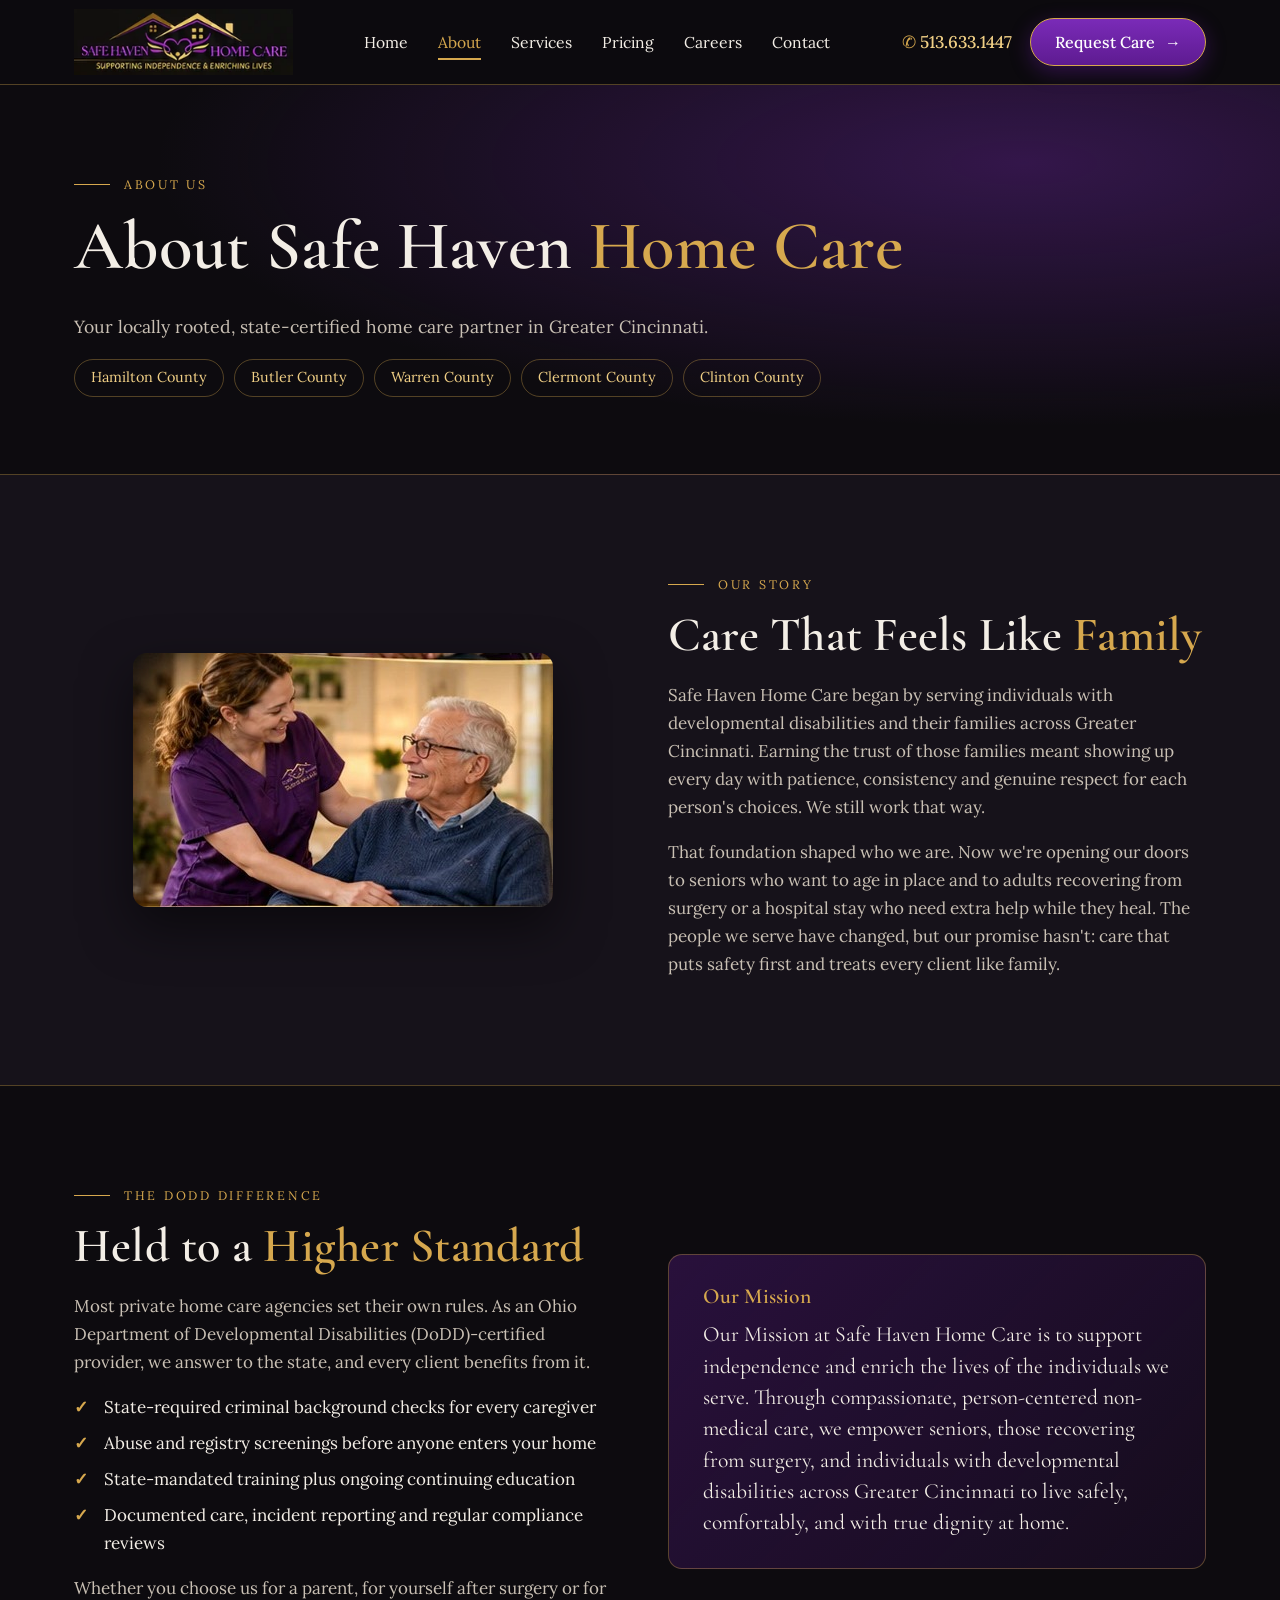
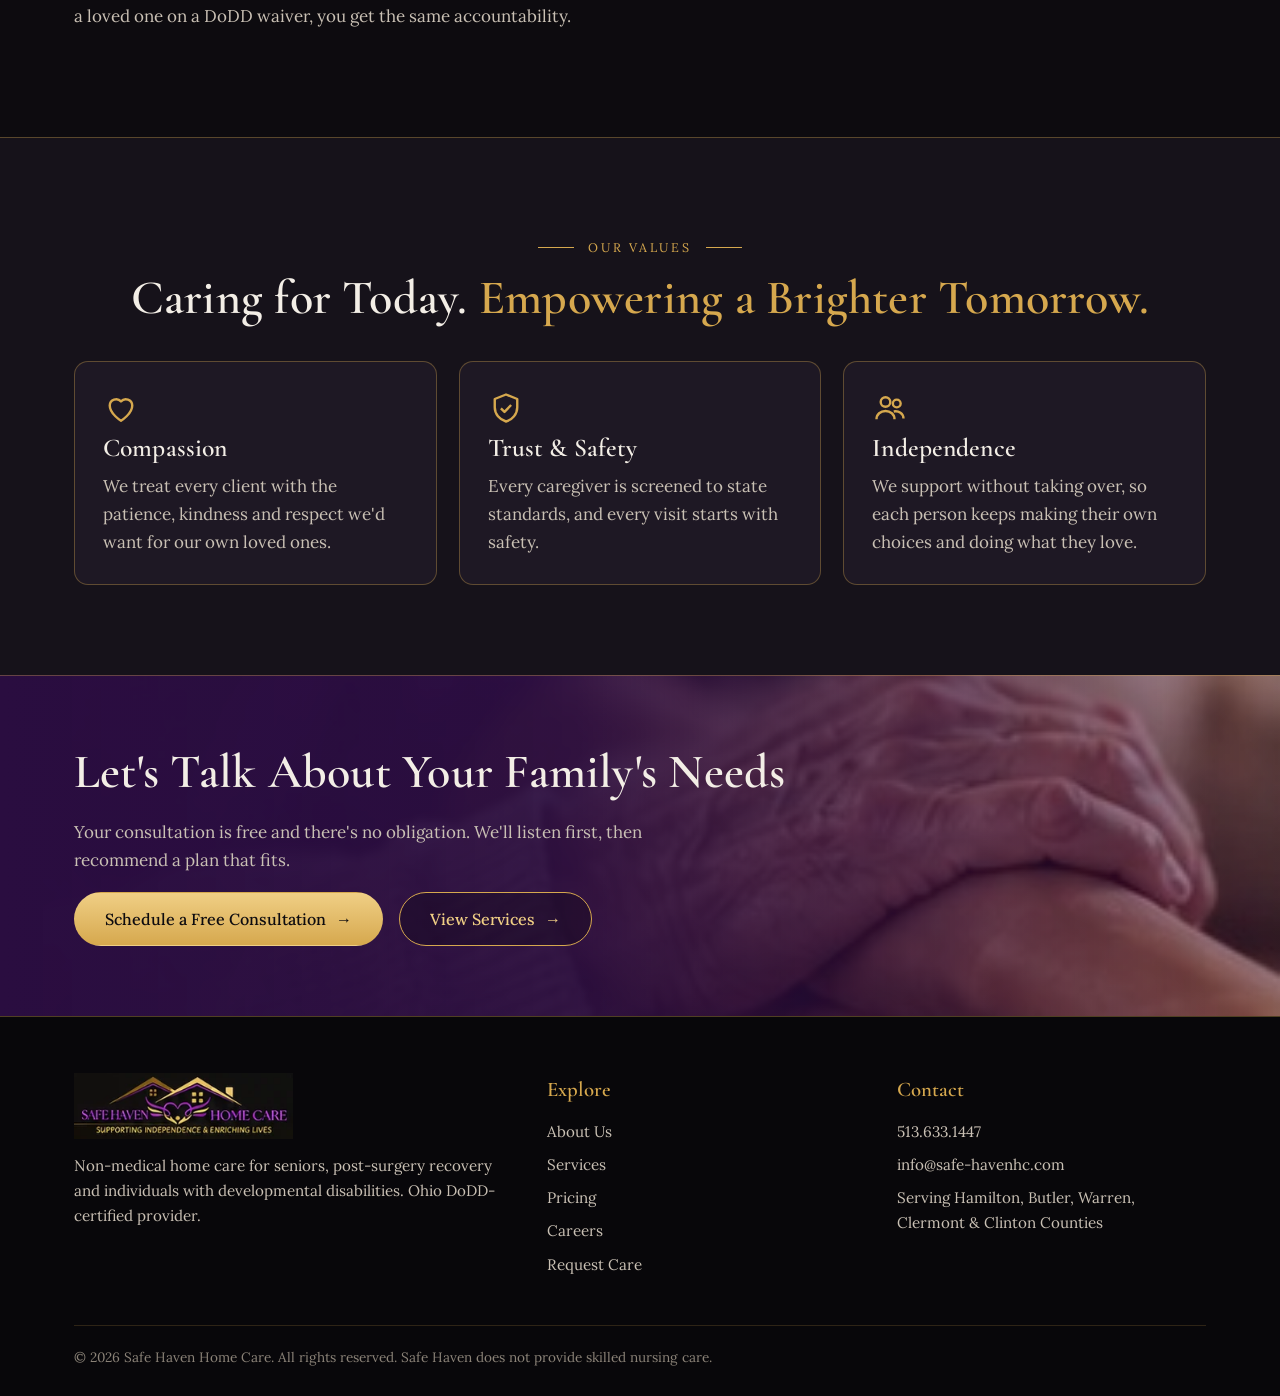
==== about.html @ eab7dfb5 "Add files via upload" ====
<!doctype html>
<html lang="en">
<head>
  <meta charset="utf-8">
  <meta name="viewport" content="width=device-width, initial-scale=1">
  <title>About Us | Safe Haven Home Care</title>
  <meta name="description" content="Safe Haven Home Care is an Ohio DoDD-certified, non-medical home care provider serving Hamilton, Butler, Warren, Clermont and Clinton Counties.">
  <link rel="canonical" href="https://safe-havenhcohio.com/about.html">
  <meta property="og:title" content="Safe Haven Home Care | Greater Cincinnati">
  <meta property="og:description" content="Compassionate home care that supports independence — for seniors, post-op recovery and individuals with developmental disabilities.">
  <meta property="og:image" content="https://safe-havenhcohio.com/assets/img/hero.jpg">
  <meta property="og:url" content="https://safe-havenhcohio.com/about.html">
  <link rel="icon" href="assets/img/logo.png">
  <link rel="preconnect" href="https://fonts.googleapis.com">
  <link rel="preconnect" href="https://fonts.gstatic.com" crossorigin>
  <link href="https://fonts.googleapis.com/css2?family=Cormorant+Garamond:wght@500;600;700&family=Great+Vibes&family=Lora:wght@400;500&display=swap" rel="stylesheet">
  <link rel="stylesheet" href="assets/css/styles.css">
</head>
<body>
<a class="skip" href="#main">Skip to content</a>

<svg width="0" height="0" style="position:absolute" aria-hidden="true">
  <symbol id="i-heart" viewBox="0 0 24 24" fill="none" stroke="currentColor" stroke-width="1.6" stroke-linejoin="round"><path d="M12 20.5s-7.5-4.6-7.5-10.2A4.3 4.3 0 0 1 12 7.6a4.3 4.3 0 0 1 7.5 2.7C19.5 15.9 12 20.5 12 20.5z"/></symbol>
  <symbol id="i-shield" viewBox="0 0 24 24" fill="none" stroke="currentColor" stroke-width="1.6" stroke-linejoin="round"><path d="M12 3l7.5 3v5.5c0 4.6-3.2 8.2-7.5 9.5-4.3-1.3-7.5-4.9-7.5-9.5V6L12 3z"/><path d="M8.6 12.2l2.4 2.4 4.4-4.6"/></symbol>
  <symbol id="i-people" viewBox="0 0 24 24" fill="none" stroke="currentColor" stroke-width="1.6"><circle cx="9" cy="8" r="3.2"/><circle cx="16.5" cy="9" r="2.6"/><path d="M3 19.5c0-3.3 2.7-5.5 6-5.5s6 2.2 6 5.5M14.5 14.3c3.3-.6 6.5 1.3 6.5 4.7"/></symbol>
  <symbol id="i-hand" viewBox="0 0 24 24" fill="none" stroke="currentColor" stroke-width="1.6" stroke-linejoin="round"><path d="M12 11.5s-3.8-2.3-3.8-5.1A2.2 2.2 0 0 1 12 5.1a2.2 2.2 0 0 1 3.8 1.3c0 2.8-3.8 5.1-3.8 5.1z"/><path d="M3 15.5l3.5-1.8c1-.5 2.1-.5 3 0l2.7 1.3h3a1.4 1.4 0 0 1 0 2.8H11M15 17.8l4.3-2.2a1.4 1.4 0 0 1 1.6 2.3L15.5 21c-.9.5-2 .6-3 .3L3 18.8"/></symbol>
  <symbol id="i-home" viewBox="0 0 24 24" fill="none" stroke="currentColor" stroke-width="1.6" stroke-linejoin="round"><path d="M3.5 11L12 4l8.5 7M6 9.5V20h12V9.5"/><path d="M12 17.5s-2.8-1.7-2.8-3.7a1.6 1.6 0 0 1 2.8-1 1.6 1.6 0 0 1 2.8 1c0 2-2.8 3.7-2.8 3.7z"/></symbol>
  <symbol id="i-sunrise" viewBox="0 0 24 24" fill="none" stroke="currentColor" stroke-width="1.6" stroke-linecap="round"><path d="M6.5 17a5.5 5.5 0 0 1 11 0M3 20h18M12 4v3M4.6 9.6l2 2M19.4 9.6l-2 2M2.5 17h1.5M20 17h1.5"/></symbol>
  <symbol id="i-badge" viewBox="0 0 24 24" fill="none" stroke="currentColor" stroke-width="1.6" stroke-linejoin="round"><circle cx="12" cy="9" r="5.5"/><path d="M9.6 9.1l1.7 1.7 3.1-3.2M8.3 13.4L7 21l5-2.6 5 2.6-1.3-7.6"/></symbol>
  <symbol id="i-pin" viewBox="0 0 24 24" fill="none" stroke="currentColor" stroke-width="1.6" stroke-linejoin="round"><path d="M12 21s-6.5-5.8-6.5-11a6.5 6.5 0 0 1 13 0c0 5.2-6.5 11-6.5 11z"/><circle cx="12" cy="10" r="2.4"/></symbol>
  <symbol id="i-clock" viewBox="0 0 24 24" fill="none" stroke="currentColor" stroke-width="1.6" stroke-linecap="round"><circle cx="12" cy="12" r="8.5"/><path d="M12 7v5l3.2 2"/></symbol>
  <symbol id="i-car" viewBox="0 0 24 24" fill="none" stroke="currentColor" stroke-width="1.6" stroke-linejoin="round"><path d="M4 16v-4l2-5h12l2 5v4z"/><path d="M4 12h16"/><circle cx="7.5" cy="16.5" r="1.8"/><circle cx="16.5" cy="16.5" r="1.8"/></symbol>
</svg>

<header class="site-header">
  <div class="wrap">
    <a class="logo" href="index.html" aria-label="Safe Haven Home Care — home"><img src="assets/img/logo.png" alt="Safe Haven Home Care — Supporting Independence &amp; Enriching Lives" width="272" height="82"></a>
    <button class="nav-toggle" aria-expanded="false" aria-controls="site-nav" aria-label="Menu">☰</button>
    <nav class="nav" id="site-nav">
      <ul>
        <li><a href="index.html">Home</a></li>
        <li><a href="about.html" aria-current="page">About</a></li>
        <li><a href="services.html">Services</a></li>
          <li><a href="pricing.html">Pricing</a></li>
        <li><a href="careers.html">Careers</a></li>
        <li><a href="contact.html">Contact</a></li>
      </ul>
    </nav>
    <div class="header-actions">
      <a class="header-phone" href="tel:+15136331447">513.633.1447</a>
      <a class="btn btn-purple header-cta" href="contact.html">Request Care</a>
    </div>
  </div>
</header>

<main id="main">
  <section class="page-hero">
    <div class="wrap">
      <span class="eyebrow lined-l">About Us</span>
      <h1>About Safe Haven <span class="gold">Home Care</span></h1>
      <p>Your locally rooted, state-certified home care partner in Greater Cincinnati.</p>
      <ul class="counties"><li>Hamilton County</li><li>Butler County</li><li>Warren County</li><li>Clermont County</li><li>Clinton County</li></ul>
    </div>
  </section>

  <section class="band band-dark">
    <div class="wrap split">
      <div class="photo-frame"><img src="assets/img/about.jpg" alt="Caregiver laughing with an older gentleman at home" width="420" height="254"></div>
      <div>
        <span class="eyebrow lined-l">Our Story</span>
        <h2>Care That Feels Like <span class="gold">Family</span></h2>
        <p class="muted">Safe Haven Home Care began by serving individuals with developmental disabilities and their families across Greater Cincinnati. Earning the trust of those families meant showing up every day with patience, consistency and genuine respect for each person's choices. We still work that way.</p>
        <p class="muted">That foundation shaped who we are. Now we're opening our doors to seniors who want to age in place and to adults recovering from surgery or a hospital stay who need extra help while they heal. The people we serve have changed, but our promise hasn't: care that puts safety first and treats every client like family.</p>
      </div>
    </div>
  </section>

  <section class="band divider">
    <div class="wrap split">
      <div>
        <span class="eyebrow lined-l">The DoDD Difference</span>
        <h2>Held to a <span class="gold">Higher Standard</span></h2>
        <p class="muted">Most private home care agencies set their own rules. As an Ohio Department of Developmental Disabilities (DoDD)-certified provider, we answer to the state, and every client benefits from it.</p>
        <ul class="checks">
          <li>State-required criminal background checks for every caregiver</li>
          <li>Abuse and registry screenings before anyone enters your home</li>
          <li>State-mandated training plus ongoing continuing education</li>
          <li>Documented care, incident reporting and regular compliance reviews</li>
        </ul>
        <p class="muted">Whether you choose us for a parent, for yourself after surgery or for a loved one on a DoDD waiver, you get the same accountability.</p>
      </div>
      <div class="mission" style="margin-top:0">
        <h3>Our Mission</h3>
        <p>Our Mission at Safe Haven Home Care is to support independence and enrich the lives of the individuals we serve. Through compassionate, person-centered non-medical care, we empower seniors, those recovering from surgery, and individuals with developmental disabilities across Greater Cincinnati to live safely, comfortably, and with true dignity at home.</p>
      </div>
    </div>
  </section>

  <section class="band band-dark divider">
    <div class="wrap">
      <div class="center">
        <span class="eyebrow lined">Our Values</span>
        <h2>Caring for Today. <span class="gold">Empowering a Brighter Tomorrow.</span></h2>
      </div>
      <div class="values">
        <div class="panel"><svg class="ico"><use href="#i-heart"/></svg><h3>Compassion</h3><p>We treat every client with the patience, kindness and respect we'd want for our own loved ones.</p></div>
        <div class="panel"><svg class="ico"><use href="#i-shield"/></svg><h3>Trust &amp; Safety</h3><p>Every caregiver is screened to state standards, and every visit starts with safety.</p></div>
        <div class="panel"><svg class="ico"><use href="#i-people"/></svg><h3>Independence</h3><p>We support without taking over, so each person keeps making their own choices and doing what they love.</p></div>
      </div>
    </div>
  </section>

  <section class="cta">
    <div class="wrap">
      <div>
        <h2>Let's Talk About Your Family's Needs</h2>
        <p>Your consultation is free and there's no obligation. We'll listen first, then recommend a plan that fits.</p>
        <div class="btn-row"><a class="btn btn-gold" href="contact.html">Schedule a Free Consultation</a><a class="btn btn-outline" href="services.html">View Services</a></div>
      </div>
    </div>
  </section>
</main>

<footer class="site-footer">
  <div class="wrap">
    <div class="footer-grid">
      <div>
        <img src="assets/img/logo.png" alt="Safe Haven Home Care" width="220" height="66" style="height:66px;width:auto;margin-bottom:14px">
        <p class="muted">Non-medical home care for seniors, post-surgery recovery and individuals with developmental disabilities. Ohio DoDD-certified provider.</p>
      </div>
      <div>
        <h4>Explore</h4>
        <ul>
          <li><a href="about.html">About Us</a></li>
          <li><a href="services.html">Services</a></li>
          <li><a href="pricing.html">Pricing</a></li>
          <li><a href="careers.html">Careers</a></li>
          <li><a href="contact.html">Request Care</a></li>
        </ul>
      </div>
      <div>
        <h4>Contact</h4>
        <ul>
          <li><a href="tel:+15136331447">513.633.1447</a></li>
          <li><a href="mailto:info@safe-havenhc.com">info@safe-havenhc.com</a></li>
          <li class="muted">Serving Hamilton, Butler, Warren, Clermont &amp; Clinton Counties</li>
        </ul>
      </div>
    </div>
    <div class="footer-bottom">
      <span>© <span data-year>2026</span> Safe Haven Home Care. All rights reserved. Safe Haven does not provide skilled nursing care.</span>

    </div>
  </div>
</footer>
<script src="assets/js/main.js"></script>
</body>
</html>
---- assets/css/styles.css ----
/* Safe Haven Home Care — site styles */
:root {
  --ink: #0d0b0f;
  --ink-2: #16121a;
  --ink-3: #1e1824;
  --purple: #5e1b91;
  --purple-2: #7a2bb8;
  --purple-deep: #2a0d40;
  --gold: #d6a84e;
  --gold-2: #f0cf85;
  --text: #f3eee6;
  --muted: #c9c0b4;
  --line: rgba(214, 168, 78, .35);
  --radius: 14px;
  --serif: "Cormorant Garamond", Georgia, "Times New Roman", serif;
  --body: "Lora", Georgia, "Times New Roman", serif;
  --script: "Great Vibes", "Brush Script MT", cursive;
  --wrap: 1180px;
}

*, *::before, *::after { box-sizing: border-box; }
html { scroll-behavior: smooth; }
body {
  margin: 0;
  background: var(--ink);
  color: var(--text);
  font-family: var(--body);
  font-size: 17px;
  line-height: 1.65;
  -webkit-font-smoothing: antialiased;
}
img { max-width: 100%; height: auto; display: block; }
a { color: inherit; }
.wrap { width: 100%; max-width: var(--wrap); margin: 0 auto; padding-inline: 24px; }
.skip { position: absolute; left: -9999px; }
.skip:focus { left: 16px; top: 16px; background: var(--gold); color: var(--ink); padding: 8px 14px; z-index: 100; }

h1, h2, h3 { font-family: var(--serif); font-weight: 600; line-height: 1.1; margin: 0 0 .4em; letter-spacing: .005em; }
h1 { font-size: clamp(2.5rem, 5.4vw, 4.3rem); }
h2 { font-size: clamp(2rem, 3.8vw, 3rem); }
h3 { font-size: 1.6rem; }
p { margin: 0 0 1em; }
.gold { color: var(--gold); }
.muted { color: var(--muted); }

.eyebrow {
  display: inline-flex; align-items: center; gap: 14px;
  font-size: .78rem; letter-spacing: .22em; text-transform: uppercase;
  color: var(--gold); margin-bottom: 14px; font-family: var(--body);
}
.eyebrow.lined::before, .eyebrow.lined::after { content: ""; width: 36px; height: 1px; background: var(--gold); }
.eyebrow.lined-l::before { content: ""; width: 36px; height: 1px; background: var(--gold); }
.center { text-align: center; }

/* Buttons */
.btn {
  display: inline-flex; align-items: center; gap: 10px;
  padding: 13px 30px; border-radius: 999px;
  font-family: var(--body); font-size: 1rem; font-weight: 500;
  text-decoration: none; cursor: pointer; border: 1.5px solid transparent;
  transition: transform .15s ease, background .2s ease, box-shadow .2s ease;
}
.btn::after { content: "→"; }
.btn:hover { transform: translateY(-2px); }
.btn-purple { background: linear-gradient(180deg, var(--purple-2), var(--purple)); border-color: var(--gold); color: #fff; box-shadow: 0 6px 20px rgba(94, 27, 145, .45); }
.btn-outline { border-color: var(--gold); color: var(--gold-2); background: rgba(0,0,0,.25); }
.btn-outline:hover { background: rgba(214,168,78,.12); }
.btn-gold { background: linear-gradient(180deg, var(--gold-2), var(--gold)); color: var(--ink); }
.btn-row { display: flex; flex-wrap: wrap; gap: 16px; }
.link-arrow { color: var(--gold); text-decoration: none; font-weight: 500; }
.link-arrow::after { content: " →"; }
.link-arrow:hover { text-decoration: underline; }

/* Header */
.site-header {
  position: sticky; top: 0; z-index: 50;
  background: rgba(13, 11, 15, .94); backdrop-filter: blur(8px);
  border-bottom: 1px solid var(--line);
}
.site-header .wrap { display: flex; align-items: center; justify-content: space-between; gap: 24px; min-height: 84px; }
.logo img { height: 66px; width: auto; }
.nav ul { list-style: none; display: flex; gap: 30px; margin: 0; padding: 0; }
.nav a { text-decoration: none; font-size: .98rem; padding: 6px 0; border-bottom: 2px solid transparent; }
.nav a:hover { color: var(--gold-2); }
.nav a[aria-current="page"] { color: var(--gold); border-color: var(--gold); }
.nav-toggle { display: none; background: none; border: 1px solid var(--line); color: var(--gold); border-radius: 8px; padding: 8px 12px; font-size: 1.2rem; cursor: pointer; }
.header-cta { padding: 10px 24px; }

/* Hero */
.hero { position: relative; overflow: hidden; background: radial-gradient(ellipse at 75% 40%, #3b2a1c 0%, #1a130f 45%, var(--ink) 80%); }
.hero .wrap { display: grid; grid-template-columns: 1.1fr .9fr; align-items: center; gap: 30px; min-height: 560px; padding-block: 56px 80px; }
.hero-lead { font-size: 1.15rem; color: var(--muted); max-width: 34em; }
.hero-photo { position: relative; }
.hero-photo { max-width: 356px; justify-self: center; width: 100%; }
.hero-photo img { width: 100%; border-radius: 22px; box-shadow: 0 30px 60px rgba(0,0,0,.55); mask-image: linear-gradient(90deg, transparent 0, #000 16%); -webkit-mask-image: linear-gradient(90deg, transparent 0, #000 16%); }
.script-note { font-family: var(--script); color: var(--gold-2); font-size: 2.1rem; line-height: 1.1; transform: rotate(-8deg); }
.hero-photo .script-note { position: absolute; right: -6px; bottom: 26px; text-shadow: 0 2px 10px rgba(0,0,0,.8); }
.trust { display: flex; flex-wrap: wrap; gap: 0; margin-top: 40px; }
.trust li { display: flex; align-items: center; gap: 10px; padding: 0 18px; font-size: .88rem; white-space: nowrap; line-height: 1.3; border-left: 1px solid var(--line); list-style: none; }
.trust { padding: 0; }
.trust li:first-child { padding-left: 0; border-left: 0; }
.ico { width: 36px; height: 36px; flex: none; color: var(--gold); }
.swoosh { position: absolute; left: 0; right: 0; bottom: -1px; height: 60px; width: 100%; }

/* Sections */
section { position: relative; }
.band { padding-block: 90px; }
.band-dark { background: var(--ink-2); }
.divider { border-top: 1px solid var(--line); }

.split { display: grid; grid-template-columns: 1fr 1fr; gap: 56px; align-items: center; }
.photo-frame img { border-radius: var(--radius); box-shadow: 0 20px 50px rgba(0,0,0,.5); width: 100%; max-width: 420px; margin-inline: auto; }

/* Service cards */
.cards { display: grid; grid-template-columns: repeat(4, 1fr); gap: 22px; margin-top: 44px; }
.card {
  background: linear-gradient(180deg, var(--ink-3), var(--ink-2));
  border: 1px solid var(--line); border-radius: var(--radius);
  overflow: hidden; display: flex; flex-direction: column;
  transition: transform .2s ease, border-color .2s ease;
}
.card:hover { transform: translateY(-4px); border-color: var(--gold); }
.card-img { aspect-ratio: 250 / 98; object-fit: cover; width: 100%; }
.card-body { position: relative; padding: 40px 22px 24px; display: flex; flex-direction: column; flex: 1; }
.card-badge {
  position: absolute; top: -28px; left: 20px; width: 56px; height: 56px; border-radius: 50%;
  background: var(--purple); border: 2px solid var(--gold); display: grid; place-items: center; color: #fff;
}
.card-badge .ico { width: 28px; height: 28px; color: #fff; }
.card h3 { font-size: 1.5rem; }
.card p { color: var(--muted); font-size: .96rem; flex: 1; }


/* Who we serve */
.audience { display: grid; grid-template-columns: repeat(3, 1fr); gap: 22px; margin-top: 44px; }
.audience .panel { border-top: 3px solid var(--gold); display: flex; flex-direction: column; }
.audience .panel .ring { width: 58px; height: 58px; border-radius: 50%; background: var(--purple); border: 1.5px solid var(--gold); display: grid; place-items: center; margin-bottom: 16px; }
.audience .panel .ring .ico { color: #fff; width: 28px; height: 28px; }
.audience .panel .tag { font-size: .78rem; letter-spacing: .14em; text-transform: uppercase; color: var(--gold); margin-bottom: 6px; }
.audience .panel ul { margin: 14px 0 0; }
.audience .panel p + .checks { margin-top: 14px; }

/* Mission */
.mission {
  margin-top: 36px; padding: 30px 34px; border-radius: var(--radius);
  background: linear-gradient(135deg, rgba(94,27,145,.35), rgba(94,27,145,.1));
  border: 1px solid var(--line);
}
.mission h3 { color: var(--gold); font-size: 1.35rem; margin-bottom: .5em; }
.mission p { font-family: var(--serif); font-size: 1.35rem; line-height: 1.45; margin: 0; }

.counties { display: flex; flex-wrap: wrap; gap: 10px; margin-top: 18px; padding: 0; list-style: none; }
.counties li { border: 1px solid var(--line); border-radius: 999px; padding: 6px 16px; font-size: .9rem; color: var(--gold-2); }

/* Why choose */
.why { display: grid; grid-template-columns: .85fr 1.15fr; background: var(--ink-2); }
.why-photo { display: grid; place-items: center; padding: 40px 0 40px 40px; }
.why-photo img { width: 100%; max-width: 400px; border-radius: var(--radius); box-shadow: 0 20px 50px rgba(0,0,0,.5); }
.why-body { padding: 70px 56px; }
.features { display: grid; grid-template-columns: repeat(3, 1fr); gap: 28px; margin-top: 30px; }
.feature .ring { width: 58px; height: 58px; border-radius: 50%; border: 1.5px solid var(--gold); display: grid; place-items: center; margin-bottom: 14px; }
.feature h3 { font-size: 1.3rem; }
.feature p { font-size: .93rem; color: var(--muted); }

/* CTA */
.cta {
  background: linear-gradient(90deg, var(--purple-deep) 0%, rgba(42,13,64,.92) 45%, rgba(42,13,64,.35) 100%), url("../img/cta.jpg") right center / cover no-repeat;
  padding-block: 70px; border-top: 1px solid var(--line);
}
.cta .wrap { display: flex; justify-content: space-between; align-items: center; gap: 30px; flex-wrap: wrap; }
.cta p { color: var(--muted); max-width: 36em; }

/* Page hero (inner pages) */
.page-hero { padding-block: 80px 60px; background: radial-gradient(ellipse at 80% 20%, rgba(122,43,184,.35), transparent 60%), var(--ink); border-bottom: 1px solid var(--line); }
.page-hero p { color: var(--muted); max-width: 40em; font-size: 1.1rem; }

/* Detail lists */
.checks { list-style: none; padding: 0; margin: 0 0 1em; }
.checks li { padding-left: 30px; position: relative; margin-bottom: 8px; }
.checks li::before { content: "✓"; position: absolute; left: 0; color: var(--gold); font-weight: 700; }
.service-detail { display: grid; grid-template-columns: 250px 1fr; gap: 44px; align-items: start; padding-block: 56px; border-bottom: 1px solid var(--line); }
.service-detail:last-child { border-bottom: 0; }
.service-detail img { border-radius: var(--radius); width: 100%; max-width: 250px; }
.values { display: grid; grid-template-columns: repeat(3, 1fr); gap: 22px; margin-top: 36px; }
.panel { background: var(--ink-3); border: 1px solid var(--line); border-radius: var(--radius); padding: 28px; }
.panel p { color: var(--muted); margin: 0; }

/* Forms */
.form { display: grid; grid-template-columns: 1fr 1fr; gap: 18px; }
.form .full { grid-column: 1 / -1; }
.form label { display: block; font-size: .88rem; color: var(--gold-2); margin-bottom: 6px; letter-spacing: .03em; }
.form input, .form select, .form textarea {
  width: 100%; padding: 13px 15px; border-radius: 10px; font: inherit; font-size: 1rem;
  background: #0a080c; color: var(--text); border: 1px solid rgba(214,168,78,.3);
}
.form input:focus, .form select:focus, .form textarea:focus { outline: 2px solid var(--gold); outline-offset: 1px; border-color: transparent; }
.form textarea { min-height: 130px; resize: vertical; }
.form-status { grid-column: 1 / -1; color: var(--gold-2); min-height: 1.5em; margin: 0; }
.contact-grid { display: grid; grid-template-columns: 1.3fr .7fr; gap: 44px; align-items: start; }
.info-list { list-style: none; padding: 0; margin: 0; }
.info-list li { padding: 16px 0; border-bottom: 1px solid var(--line); }
.info-list strong { display: block; color: var(--gold); font-weight: 500; font-size: .85rem; letter-spacing: .12em; text-transform: uppercase; }
.info-list a { text-decoration: none; }

/* Footer */
.site-footer { background: #08070a; border-top: 1px solid var(--line); padding-block: 56px 28px; font-size: .95rem; }
.footer-grid { display: grid; grid-template-columns: 1.4fr 1fr 1fr; gap: 40px; }
.site-footer h4 { font-family: var(--serif); font-size: 1.3rem; color: var(--gold); margin: 0 0 12px; font-weight: 600; }
.site-footer ul { list-style: none; padding: 0; margin: 0; }
.site-footer li { margin-bottom: 8px; }
.site-footer a { text-decoration: none; color: var(--muted); }
.site-footer a:hover { color: var(--gold-2); }
.footer-bottom { margin-top: 40px; padding-top: 20px; border-top: 1px solid rgba(214,168,78,.18); color: #8b8378; font-size: .85rem; display: flex; justify-content: space-between; flex-wrap: wrap; gap: 10px; }

/* Responsive */
@media (max-width: 1040px) {
  .cards { grid-template-columns: repeat(2, 1fr); }
  .audience { grid-template-columns: 1fr; }
  .features { grid-template-columns: 1fr; }
  .why { grid-template-columns: 1fr; }
  .why-body { padding: 56px 24px; }
  .why-photo { padding: 40px 24px 0; }
}
@media (max-width: 900px) {
  .nav-toggle { display: block; }
  .header-cta { display: none; }
  .nav { position: absolute; top: 100%; left: 0; right: 0; background: var(--ink); border-bottom: 1px solid var(--line); display: none; }
  .nav.open { display: block; }
  .nav ul { flex-direction: column; gap: 0; padding: 10px 24px 20px; }
  .nav li a { display: block; padding: 12px 0; }
  .hero .wrap, .split, .contact-grid, .service-detail { grid-template-columns: 1fr; }
  .hero-photo img { mask-image: none; -webkit-mask-image: none; }
  .values, .footer-grid { grid-template-columns: 1fr; }
  .band { padding-block: 64px; }
}
@media (max-width: 600px) {
  body { font-size: 16px; }
  .wrap { padding-inline: 18px; }
  .cards, .form { grid-template-columns: 1fr; }
  .mission { padding: 24px 20px; }
  .mission p { font-size: 1.15rem; }
  .trust li { padding: 8px 0; border-left: 0; width: 100%; }
  .logo img { height: 52px; }
  .script-note { font-size: 1.7rem; }
}

/* Header phone */
.header-actions { display: flex; align-items: center; gap: 18px; }
.header-phone { text-decoration: none; color: var(--gold-2); font-weight: 500; white-space: nowrap; }
.header-phone::before { content: "✆ "; color: var(--gold); }
.header-phone:hover { color: var(--gold); }
@media (max-width: 1140px) { .header-phone { display: none; } }
@media (max-width: 900px) { .header-actions { order: 2; } }

/* Pricing */
.price-grid { display: grid; grid-template-columns: repeat(2, 1fr); gap: 26px; }
.price-card {
  position: relative; background: linear-gradient(180deg, var(--ink-3), var(--ink-2));
  border: 1px solid var(--line); border-radius: var(--radius); padding: 34px 30px 28px;
  display: flex; flex-direction: column;
}
.price-card.featured { border-color: var(--gold); box-shadow: 0 0 0 1px var(--gold), 0 20px 50px rgba(94,27,145,.35); }
.price-card h2 { font-size: clamp(1.7rem, 2.6vw, 2.1rem); }
.price-flag { align-self: flex-start; font-size: .74rem; letter-spacing: .14em; text-transform: uppercase; color: var(--ink); background: var(--gold); border-radius: 999px; padding: 4px 12px; margin-bottom: 14px; }
.price-options { display: grid; gap: 12px; margin: 6px 0 22px; }
.price-option { display: grid; grid-template-columns: 1fr auto; align-items: baseline; gap: 2px 16px; padding: 14px 18px; border-radius: 10px; background: rgba(94,27,145,.22); border: 1px solid rgba(214,168,78,.22); }
.price-label { font-weight: 500; }
.price { font-family: var(--serif); font-size: 2rem; font-weight: 700; color: var(--gold-2); line-height: 1; text-align: right; white-space: nowrap; }
.price small { font-family: var(--body); font-size: .8rem; font-weight: 400; color: var(--muted); }
.price-note { grid-column: 1 / -1; font-size: .86rem; color: var(--muted); }
.table-wrap { overflow-x: auto; margin-top: 36px; border: 1px solid var(--line); border-radius: var(--radius); }
.rate-table { width: 100%; border-collapse: collapse; min-width: 560px; }
.rate-table th, .rate-table td { padding: 18px 22px; text-align: left; border-bottom: 1px solid rgba(214,168,78,.18); vertical-align: top; }
.rate-table th { font-size: .78rem; letter-spacing: .14em; text-transform: uppercase; color: var(--gold); font-weight: 500; background: var(--ink-3); }
.rate-table tr:last-child td { border-bottom: 0; }
.rate-table .rate { font-family: var(--serif); font-size: 1.35rem; font-weight: 700; color: var(--gold-2); white-space: nowrap; }
.rate-table td:last-child { color: var(--muted); }
@media (max-width: 900px) { .price-grid { grid-template-columns: 1fr; } }
@media (max-width: 600px) { .price-card { padding: 28px 20px 22px; } .price { font-size: 1.7rem; } }
@media (max-width: 600px) {
  .rate-table { min-width: 0; }
  .rate-table thead { display: none; }
  .rate-table tr { display: block; padding: 16px 18px; border-bottom: 1px solid rgba(214,168,78,.18); }
  .rate-table tr:last-child { border-bottom: 0; }
  .rate-table td { display: block; padding: 2px 0; border: 0; }
}
.service-detail img.crop { aspect-ratio: 250 / 98; object-fit: cover; object-position: center 25%; }

/* Homepage service grid: 3 per row on desktop */
.cards.three { grid-template-columns: repeat(3, 1fr); }
@media (max-width: 1040px) { .cards.three { grid-template-columns: repeat(2, 1fr); } }
@media (max-width: 600px) { .cards.three { grid-template-columns: 1fr; } }
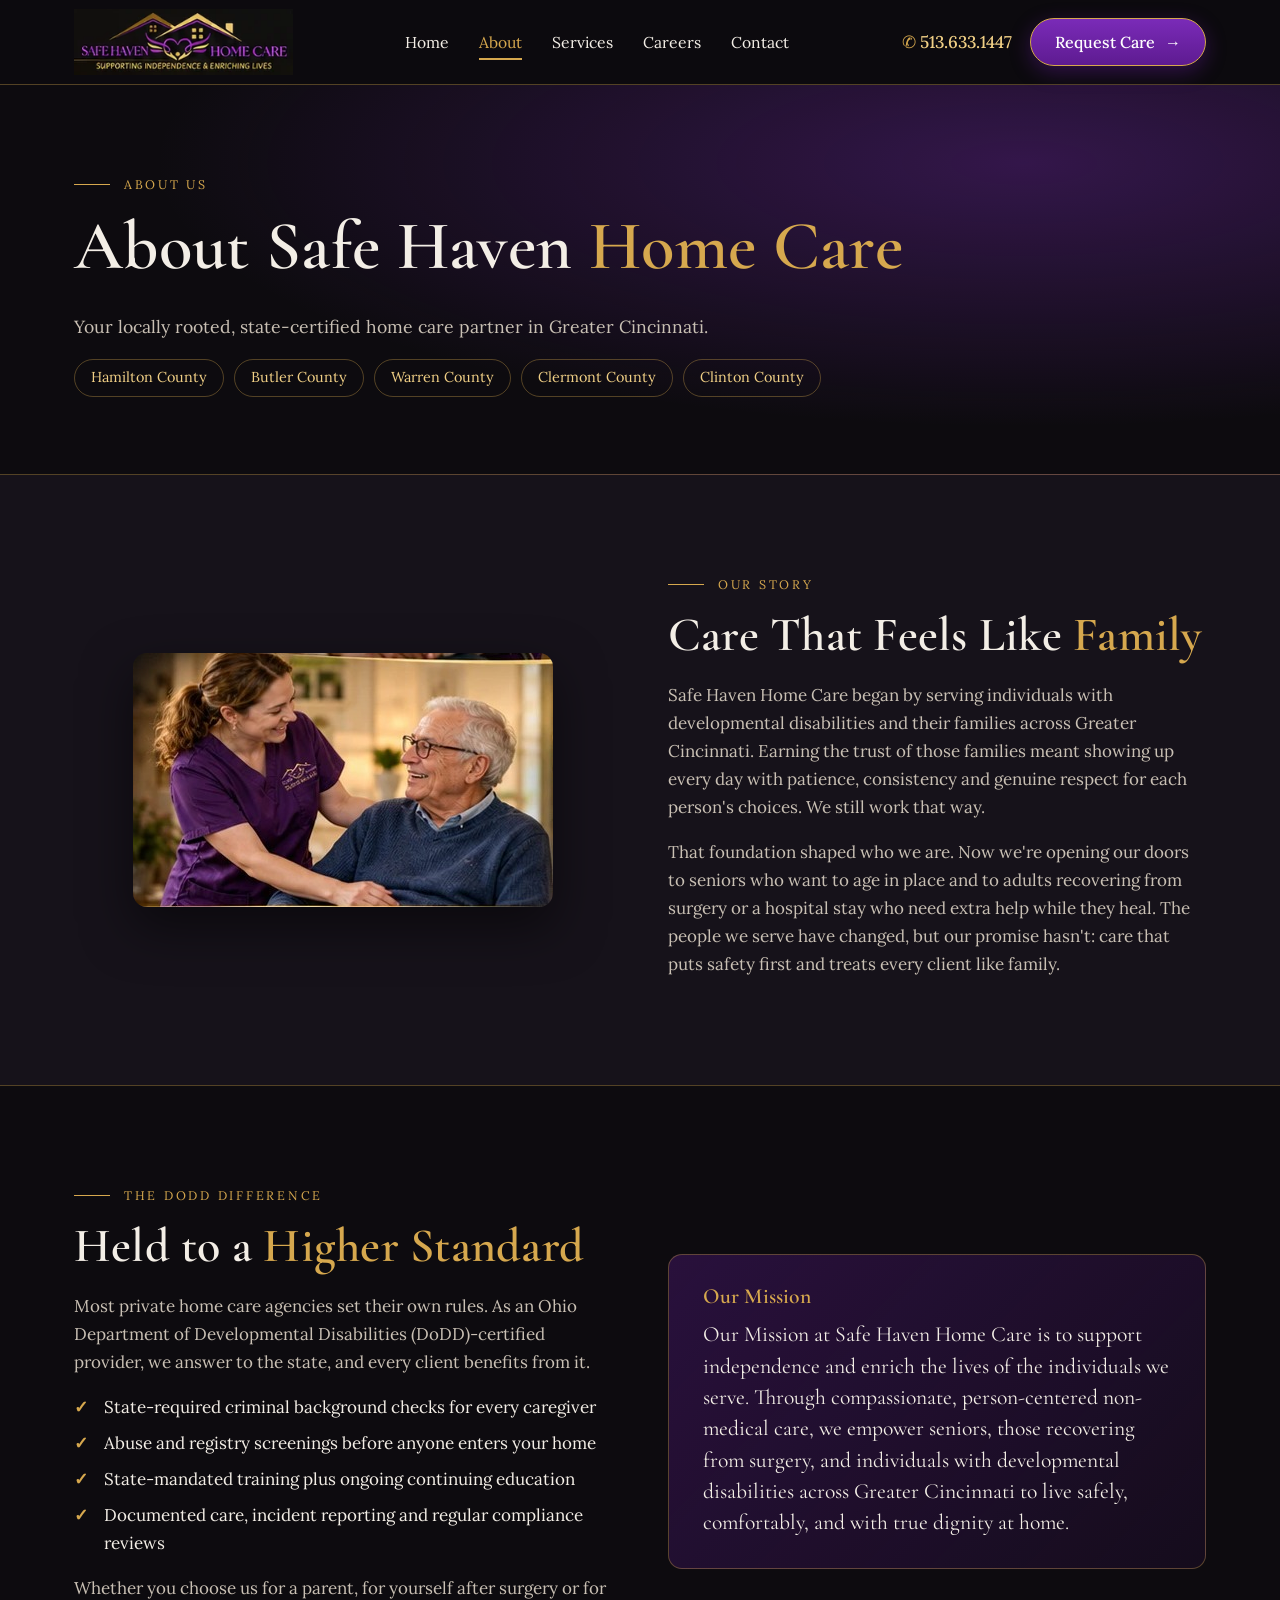
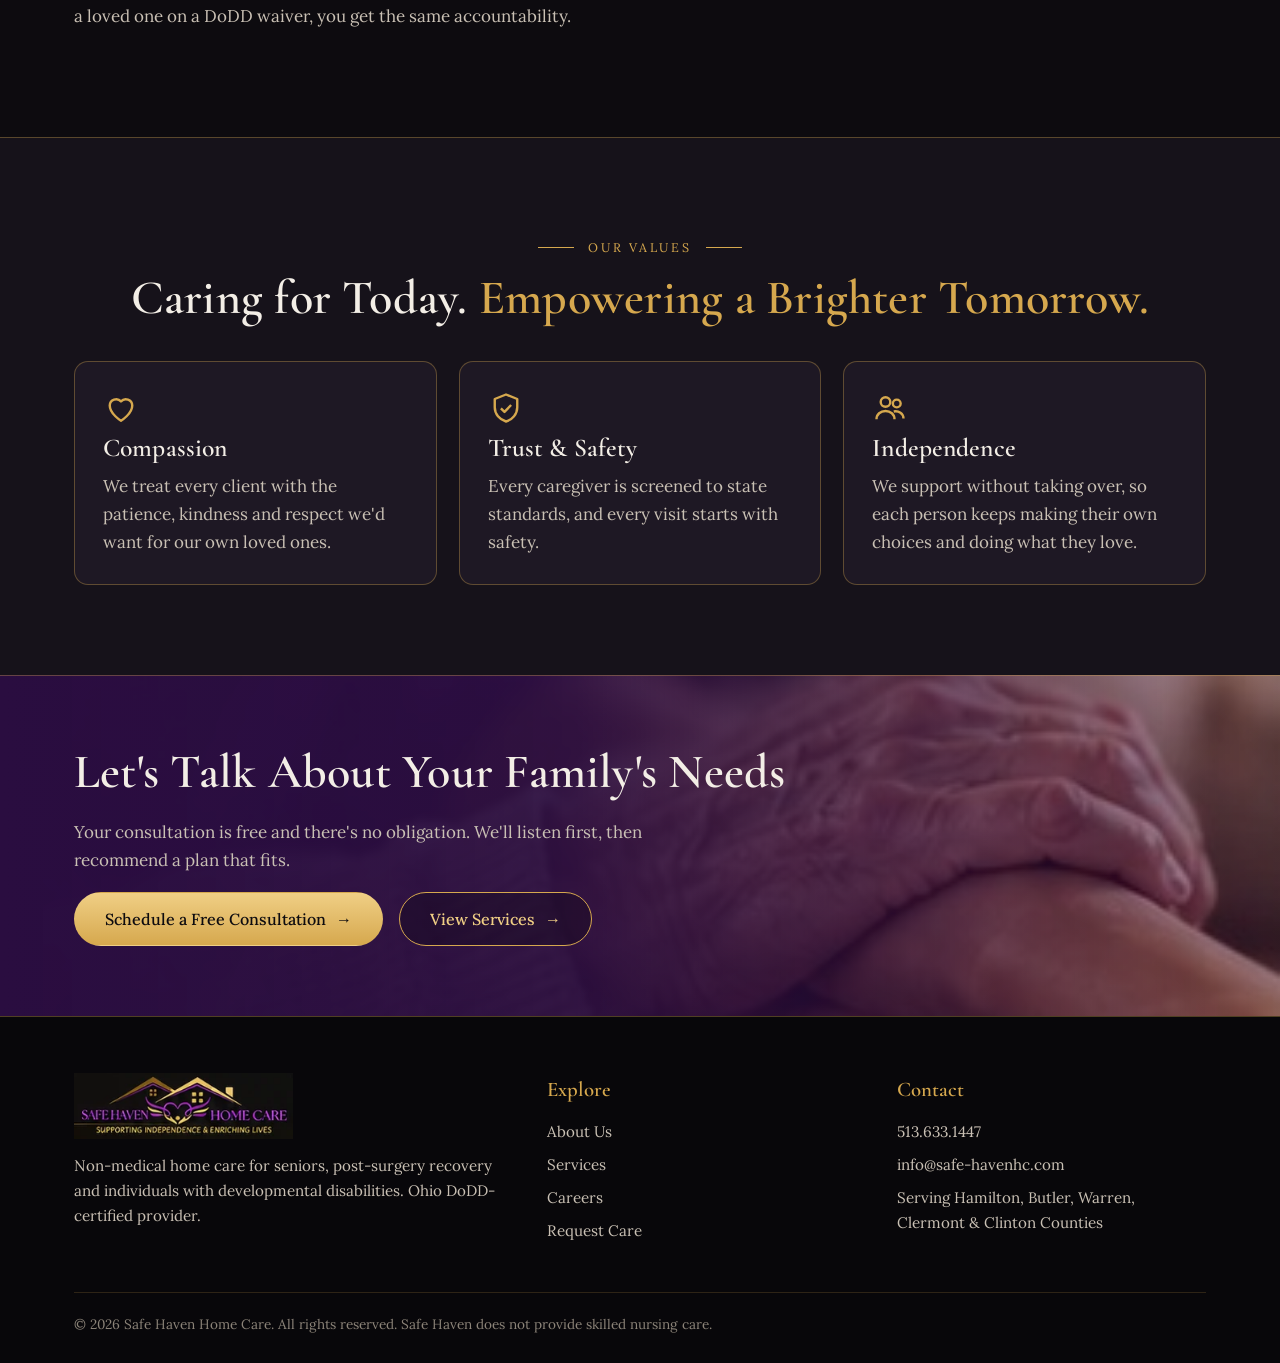
==== commit e3feea04: "Remove pricing page; replace with call-for-quote wording Pricing nav and footer links removed on all" ====
--- a/about.html
+++ b/about.html
@@ -10,7 +10,9 @@
   <meta property="og:description" content="Compassionate home care that supports independence — for seniors, post-op recovery and individuals with developmental disabilities.">
   <meta property="og:image" content="https://safe-havenhcohio.com/assets/img/hero.jpg">
   <meta property="og:url" content="https://safe-havenhcohio.com/about.html">
-  <link rel="icon" href="assets/img/logo.png">
+  <link rel="icon" href="/favicon.ico" sizes="any">
+  <link rel="icon" type="image/svg+xml" href="/favicon.svg">
+  <link rel="apple-touch-icon" href="/apple-touch-icon.png">
   <link rel="preconnect" href="https://fonts.googleapis.com">
   <link rel="preconnect" href="https://fonts.gstatic.com" crossorigin>
   <link href="https://fonts.googleapis.com/css2?family=Cormorant+Garamond:wght@500;600;700&family=Great+Vibes&family=Lora:wght@400;500&display=swap" rel="stylesheet">
@@ -41,7 +43,6 @@
         <li><a href="index.html">Home</a></li>
         <li><a href="about.html" aria-current="page">About</a></li>
         <li><a href="services.html">Services</a></li>
-          <li><a href="pricing.html">Pricing</a></li>
         <li><a href="careers.html">Careers</a></li>
         <li><a href="contact.html">Contact</a></li>
       </ul>
@@ -133,7 +134,6 @@
         <ul>
           <li><a href="about.html">About Us</a></li>
           <li><a href="services.html">Services</a></li>
-          <li><a href="pricing.html">Pricing</a></li>
           <li><a href="careers.html">Careers</a></li>
           <li><a href="contact.html">Request Care</a></li>
         </ul>
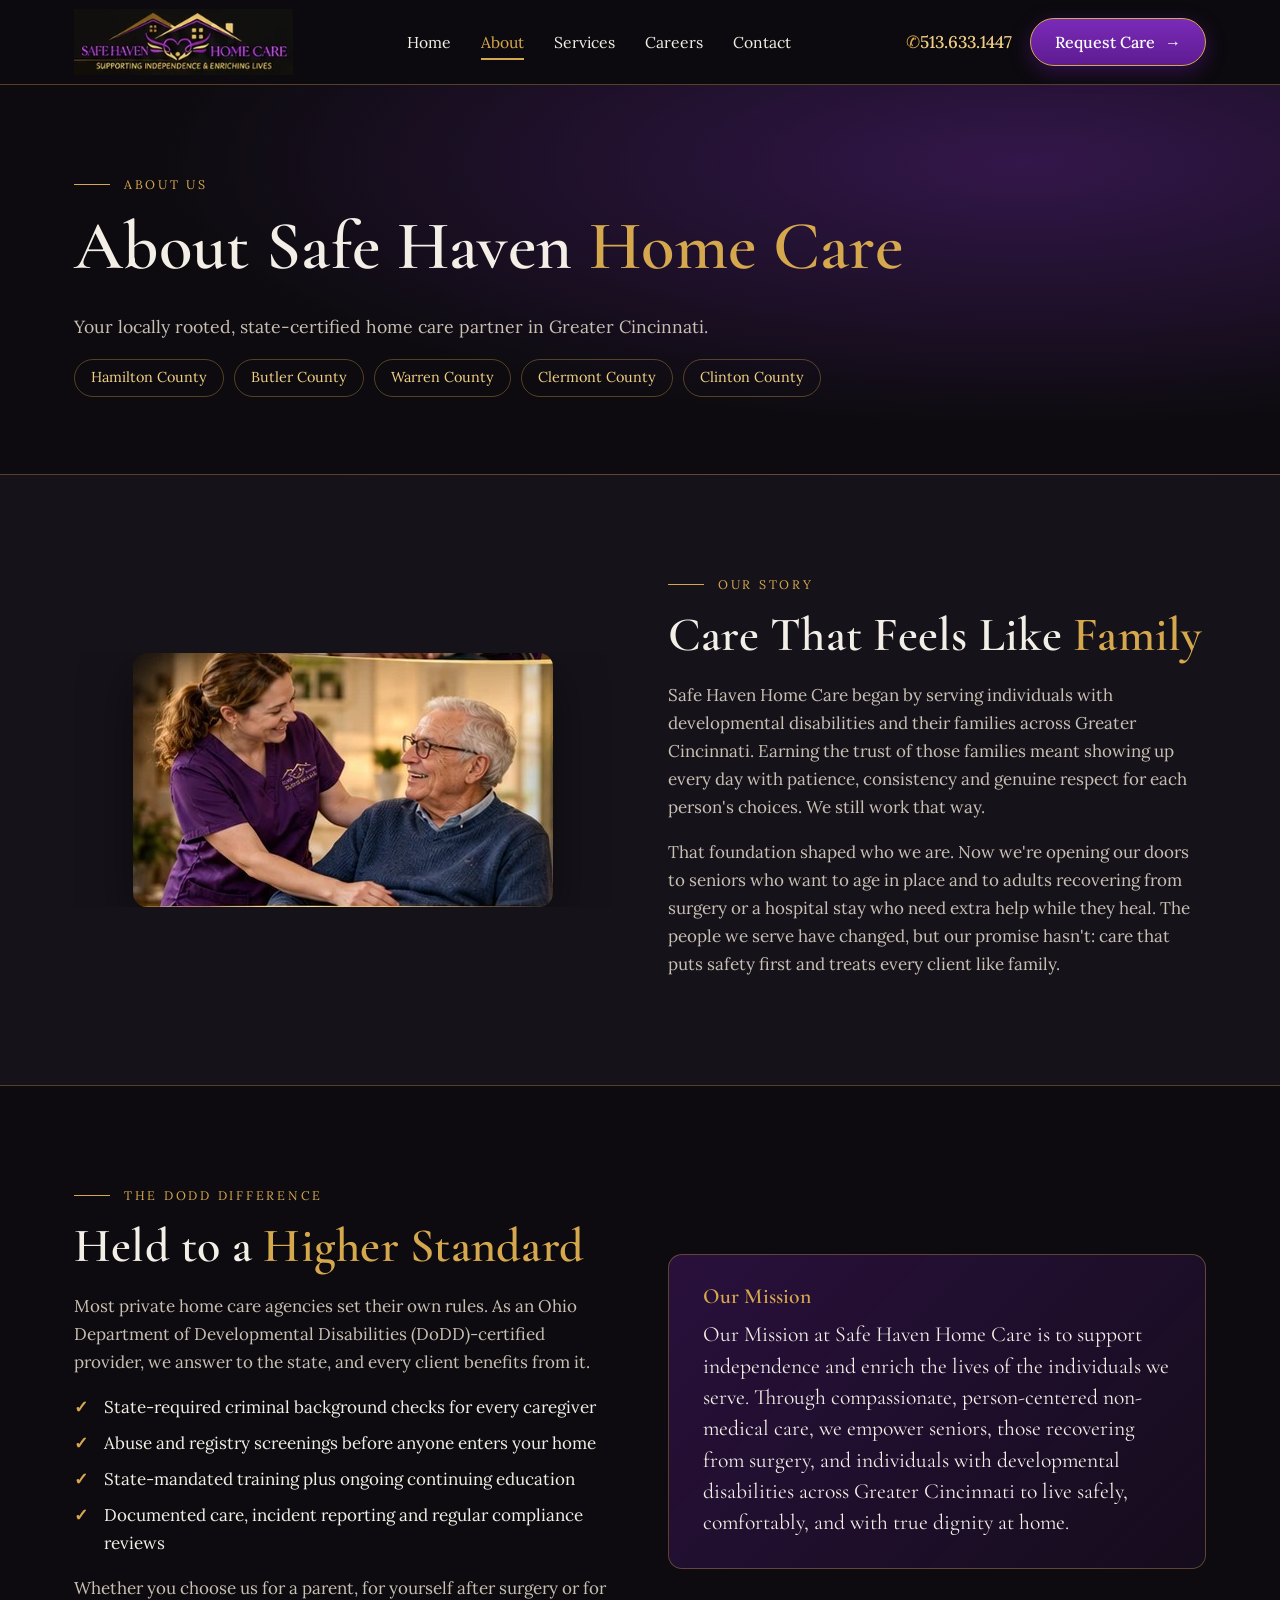
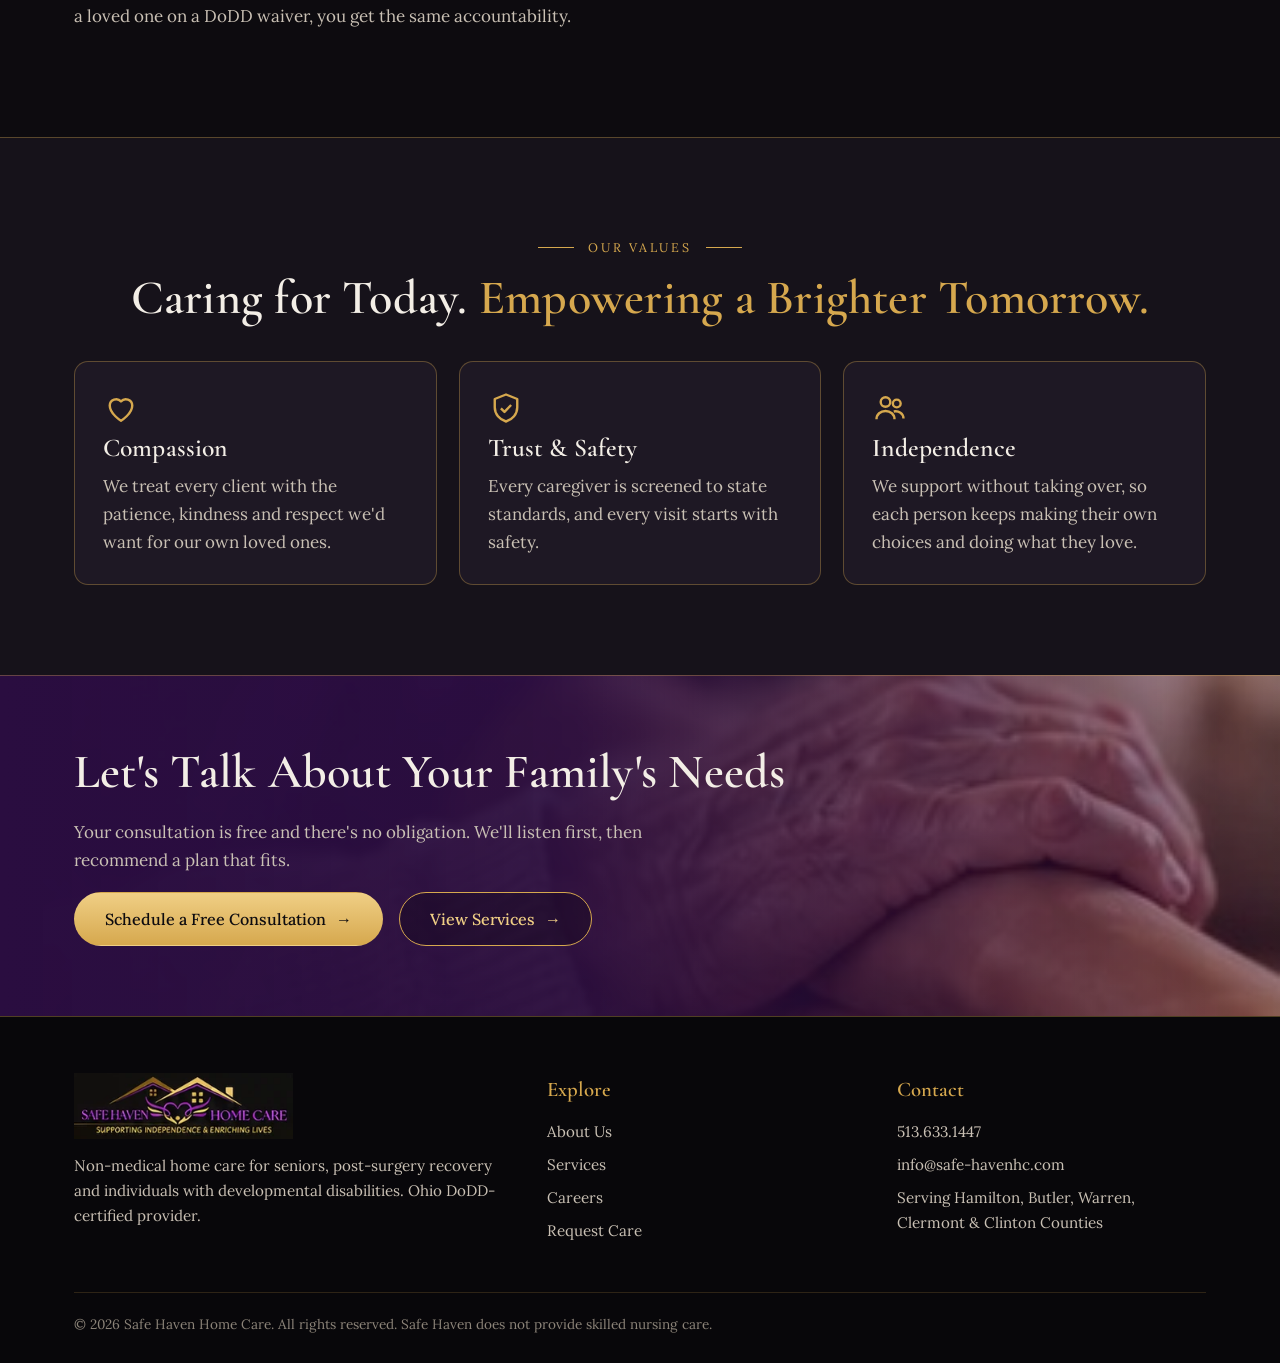
==== commit cd492167: "Add gentle animations and micro-interactions New assets/css/motion.css and assets/js/motion.js, link" ====
--- a/about.html
+++ b/about.html
@@ -17,6 +17,8 @@
   <link rel="preconnect" href="https://fonts.gstatic.com" crossorigin>
   <link href="https://fonts.googleapis.com/css2?family=Cormorant+Garamond:wght@500;600;700&family=Great+Vibes&family=Lora:wght@400;500&display=swap" rel="stylesheet">
   <link rel="stylesheet" href="assets/css/styles.css">
+  <link rel="stylesheet" href="assets/css/motion.css">
+  <script>document.documentElement.classList.add("js")</script>
 </head>
 <body>
 <a class="skip" href="#main">Skip to content</a>
@@ -154,5 +156,6 @@
   </div>
 </footer>
 <script src="assets/js/main.js"></script>
+<script src="assets/js/motion.js"></script>
 </body>
 </html>
--- a/assets/css/motion.css
+++ b/assets/css/motion.css
@@ -0,0 +1,189 @@
+/* ==========================================================================
+   Safe Haven — motion & micro-interactions
+   Gentle, warm, never in the way. Everything here is switched off for
+   visitors who ask their device for reduced motion (see bottom of file).
+   Content is only hidden for animation when JS is running (html.js).
+   ========================================================================== */
+
+:root {
+  --ease-out: cubic-bezier(.22, .61, .36, 1);
+  --ease-soft: cubic-bezier(.4, 0, .2, 1);
+}
+
+/* ---- Scroll progress: a thin gold thread across the top ---------------- */
+.scroll-thread {
+  position: fixed; inset: 0 0 auto 0; height: 2px; z-index: 60;
+  background: linear-gradient(90deg, var(--purple-2, #7a2bb8), var(--gold));
+  transform-origin: 0 50%; transform: scaleX(0);
+  pointer-events: none;
+}
+
+/* ---- Header settles in after you start scrolling ----------------------- */
+.site-header { transition: background .35s var(--ease-soft), box-shadow .35s var(--ease-soft), backdrop-filter .35s; }
+.site-header.is-scrolled {
+  box-shadow: 0 10px 30px rgba(0, 0, 0, .45);
+  backdrop-filter: blur(10px); -webkit-backdrop-filter: blur(10px);
+}
+.site-header .logo img { transition: transform .35s var(--ease-out); }
+.site-header .logo:hover img { transform: scale(1.03); }
+
+/* Nav links: gold underline grows from the center */
+.nav a { position: relative; }
+.nav a:not([aria-current])::after {
+  content: ""; position: absolute; left: 50%; right: 50%; bottom: -4px; height: 1px;
+  background: var(--gold); transition: left .3s var(--ease-out), right .3s var(--ease-out);
+}
+.nav a:not([aria-current]):hover::after, .nav a:not([aria-current]):focus-visible::after { left: 0; right: 0; }
+
+/* ---- Hero entrance ------------------------------------------------------ */
+@keyframes rise { from { opacity: 0; transform: translateY(18px); } to { opacity: 1; transform: none; } }
+@keyframes photo-in { from { opacity: 0; transform: translateY(24px) scale(.97); } to { opacity: 1; transform: none; } }
+@keyframes write-in { from { clip-path: inset(0 100% 0 0); } to { clip-path: inset(0 0 0 0); } }
+@keyframes heartbeat { 0%, 100% { transform: scale(1); } 15% { transform: scale(1.25); } 30% { transform: scale(1); } 45% { transform: scale(1.15); } }
+@keyframes draw { to { stroke-dashoffset: 0; } }
+
+.js .hero .wrap > div:first-child > * { opacity: 0; animation: rise .9s var(--ease-out) forwards; }
+.js .hero .eyebrow     { animation-delay: .10s !important; }
+.js .hero h1           { animation-delay: .22s !important; }
+.js .hero .hero-lead   { animation-delay: .38s !important; }
+.js .hero .btn-row     { animation-delay: .52s !important; }
+.js .hero .trust       { animation-delay: .66s !important; }
+
+.js .hero-photo { opacity: 0; animation: photo-in 1.1s var(--ease-out) .35s forwards; }
+.js .hero-photo .script-note { clip-path: inset(0 100% 0 0); animation: write-in 1.6s var(--ease-soft) 1.25s forwards; }
+.script-note .beat { display: inline-block; transform-origin: 50% 60%; }
+.js .script-note .beat { animation: heartbeat 1.4s ease-in-out 2.9s 1; }
+.hero-photo:hover .script-note .beat { animation: heartbeat 1.2s ease-in-out infinite; }
+
+/* Hero photo: soft tilt toward the cursor (JS sets --rx / --ry) */
+.hero-photo img { transition: transform .5s var(--ease-out), box-shadow .5s var(--ease-out); transform: perspective(900px) rotateX(var(--rx, 0deg)) rotateY(var(--ry, 0deg)); }
+
+/* Swoosh: the gold line draws itself across the page */
+.js .hero .swoosh path:nth-child(3) { stroke-dasharray: 1600; stroke-dashoffset: 1600; animation: draw 2.2s var(--ease-soft) .6s forwards; }
+
+/* Page heroes on inner pages */
+.js .page-hero .wrap > * { opacity: 0; animation: rise .9s var(--ease-out) forwards; }
+.js .page-hero .wrap > *:nth-child(2) { animation-delay: .12s; }
+.js .page-hero .wrap > *:nth-child(3) { animation-delay: .24s; }
+.js .page-hero .wrap > *:nth-child(4) { animation-delay: .36s; }
+
+/* ---- Floating hearts in the hero background ---------------------------- */
+.hero-hearts { position: absolute; inset: 0; pointer-events: none; overflow: hidden; z-index: 0; }
+.hero > .wrap { position: relative; z-index: 1; }
+.hero-hearts span {
+  position: absolute; bottom: -30px; color: var(--gold); opacity: 0;
+  font-size: var(--s, 14px); left: var(--x, 50%);
+  animation: float-up var(--d, 16s) linear var(--delay, 0s) infinite;
+}
+@keyframes float-up {
+  0%   { transform: translate(0, 0) rotate(-8deg); opacity: 0; }
+  10%  { opacity: var(--o, .18); }
+  50%  { transform: translate(var(--drift, 20px), -45vh) rotate(8deg); }
+  90%  { opacity: var(--o, .18); }
+  100% { transform: translate(0, -90vh) rotate(-6deg); opacity: 0; }
+}
+
+/* ---- Scroll reveal ------------------------------------------------------ */
+.js [data-reveal] { opacity: 0; transform: translateY(26px); transition: opacity .8s var(--ease-out), transform .8s var(--ease-out); transition-delay: var(--stagger, 0s); }
+.js [data-reveal="left"]  { transform: translateX(-30px); }
+.js [data-reveal="right"] { transform: translateX(30px); }
+.js [data-reveal="zoom"]  { transform: scale(.96); }
+.js [data-reveal].is-in   { opacity: 1; transform: none; }
+
+/* On narrow screens, side-slides become gentle rises (no sideways overflow). */
+@media (max-width: 900px) {
+  .js [data-reveal="left"], .js [data-reveal="right"] { transform: translateY(22px); }
+}
+.band, .cta, .site-footer { overflow-x: clip; }
+
+/* Eyebrow lines stretch out once the heading appears */
+.js .eyebrow.lined::before, .js .eyebrow.lined::after, .js .eyebrow.lined-l::before { transform: scaleX(0); transition: transform .9s var(--ease-out) .25s; }
+.js .eyebrow.lined::before { transform-origin: 100% 50%; }
+.js .eyebrow.lined::after, .js .eyebrow.lined-l::before { transform-origin: 0 50%; }
+.js .is-in .eyebrow.lined::before, .js .is-in .eyebrow.lined::after, .js .is-in .eyebrow.lined-l::before,
+.js .eyebrow.is-in::before, .js .eyebrow.is-in::after,
+.js .hero .eyebrow::before, .js .page-hero .eyebrow::before, .js .page-hero .eyebrow::after { transform: scaleX(1); }
+
+/* ---- Cards & panels: warm glow that follows the cursor ----------------- */
+.card, .panel, .price-card { position: relative; isolation: isolate; }
+.card::before, .panel::before {
+  content: ""; position: absolute; inset: 0; border-radius: inherit; z-index: -1; pointer-events: none;
+  background: radial-gradient(260px circle at var(--mx, 50%) var(--my, 50%), rgba(214, 168, 78, .14), transparent 65%);
+  opacity: 0; transition: opacity .4s var(--ease-soft);
+}
+.card:hover::before, .panel:hover::before { opacity: 1; }
+.panel { transition: transform .35s var(--ease-out), border-color .35s var(--ease-out); }
+.panel:hover { transform: translateY(-4px); border-color: var(--gold); }
+
+.card { overflow: hidden; }
+.card-img { transition: transform .9s var(--ease-out); }
+.card:hover .card-img { transform: scale(1.06); }
+.card-badge { transition: transform .5s var(--ease-out); }
+.card:hover .card-badge { transform: translateY(-3px) rotate(-6deg); }
+
+/* Icon rings breathe gently on hover */
+.ring { transition: transform .4s var(--ease-out), box-shadow .4s var(--ease-out); }
+.panel:hover .ring, .feature:hover .ring { transform: scale(1.08); box-shadow: 0 0 0 6px rgba(214, 168, 78, .12); }
+
+/* Photos: slow, subtle zoom on hover */
+.photo-frame, .why-photo, .service-detail > img, .service-detail .crop { overflow: hidden; }
+.photo-frame img, .why-photo img { transition: transform 1.2s var(--ease-out); }
+.photo-frame:hover img, .why-photo:hover img { transform: scale(1.04); }
+
+/* ---- Buttons & links ---------------------------------------------------- */
+.btn { position: relative; overflow: hidden; }
+.btn::after { transition: transform .3s var(--ease-out); }
+.btn:hover::after { transform: translateX(4px); }
+.btn-purple::before, .btn-gold::before {
+  content: ""; position: absolute; top: 0; bottom: 0; left: -60%; width: 40%;
+  background: linear-gradient(100deg, transparent, rgba(255, 255, 255, .28), transparent);
+  transform: skewX(-20deg); transition: left .7s var(--ease-soft); pointer-events: none;
+}
+.btn-purple:hover::before, .btn-gold:hover::before { left: 130%; }
+.btn-purple:hover { box-shadow: 0 10px 28px rgba(94, 27, 145, .6); }
+.btn:active { transform: translateY(0) scale(.98); }
+
+.link-arrow::after { display: inline-block; transition: transform .3s var(--ease-out); }
+.link-arrow:hover::after { transform: translateX(4px); }
+
+/* Phone number: tiny ring wiggle to invite a call */
+@keyframes ring-wiggle { 0%, 100% { transform: rotate(0); } 20% { transform: rotate(-12deg); } 40% { transform: rotate(10deg); } 60% { transform: rotate(-6deg); } 80% { transform: rotate(4deg); } }
+.header-phone::before { display: inline-block; transform-origin: 50% 60%; }
+.header-phone:hover::before { animation: ring-wiggle .7s ease-in-out; }
+
+/* ---- Little hearts that pop from a clicked button ----------------------- */
+.heart-pop {
+  position: fixed; z-index: 80; pointer-events: none; color: var(--gold);
+  font-size: 14px; line-height: 1; transform: translate(-50%, -50%);
+  animation: heart-pop .9s var(--ease-out) forwards;
+}
+@keyframes heart-pop {
+  0%   { opacity: 0; transform: translate(-50%, -50%) scale(.4); }
+  20%  { opacity: 1; }
+  100% { opacity: 0; transform: translate(calc(-50% + var(--dx)), calc(-50% + var(--dy))) scale(1.1) rotate(var(--r)); }
+}
+
+/* ---- Footer: back-to-top -------------------------------------------- */
+.to-top {
+  position: fixed; right: 20px; bottom: 20px; z-index: 50;
+  width: 46px; height: 46px; border-radius: 50%;
+  display: grid; place-items: center; cursor: pointer;
+  background: rgba(13, 11, 15, .85); color: var(--gold);
+  border: 1px solid var(--gold); font-size: 1.1rem;
+  opacity: 0; transform: translateY(12px); pointer-events: none;
+  transition: opacity .35s var(--ease-out), transform .35s var(--ease-out), background .25s;
+}
+.to-top.show { opacity: 1; transform: none; pointer-events: auto; }
+.to-top:hover { background: var(--purple); }
+.to-top:focus-visible { outline: 2px solid var(--gold); outline-offset: 3px; }
+
+/* ---- Respect visitors who prefer less motion --------------------------- */
+@media (prefers-reduced-motion: reduce) {
+  *, *::before, *::after { animation: none !important; transition-duration: .01ms !important; transition-delay: 0s !important; }
+  .js [data-reveal], .js .hero .wrap > div:first-child > *, .js .hero-photo, .js .page-hero .wrap > * { opacity: 1 !important; transform: none !important; }
+  .js .hero-photo .script-note { clip-path: none !important; }
+  .js .hero .swoosh path { stroke-dashoffset: 0 !important; }
+  .js .eyebrow::before, .js .eyebrow::after { transform: none !important; }
+  .hero-hearts, .scroll-thread { display: none; }
+  html { scroll-behavior: auto; }
+}
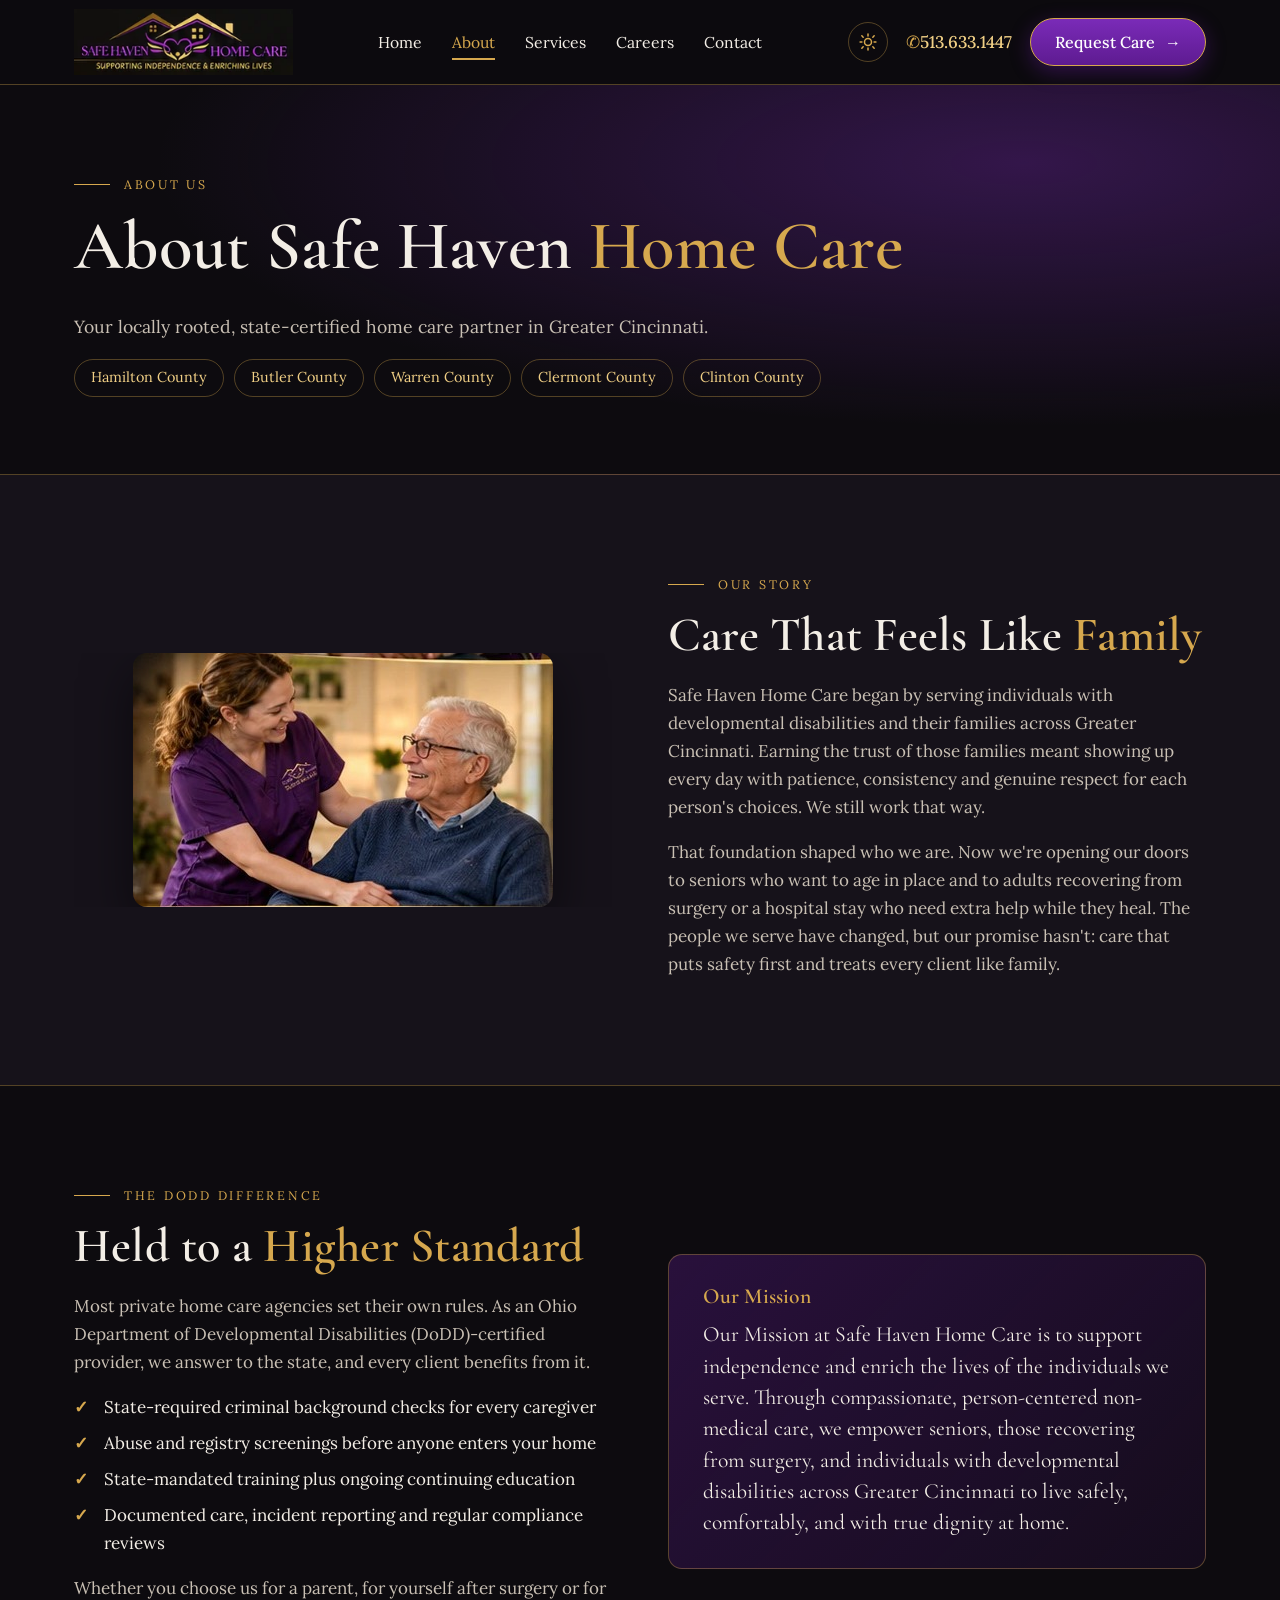
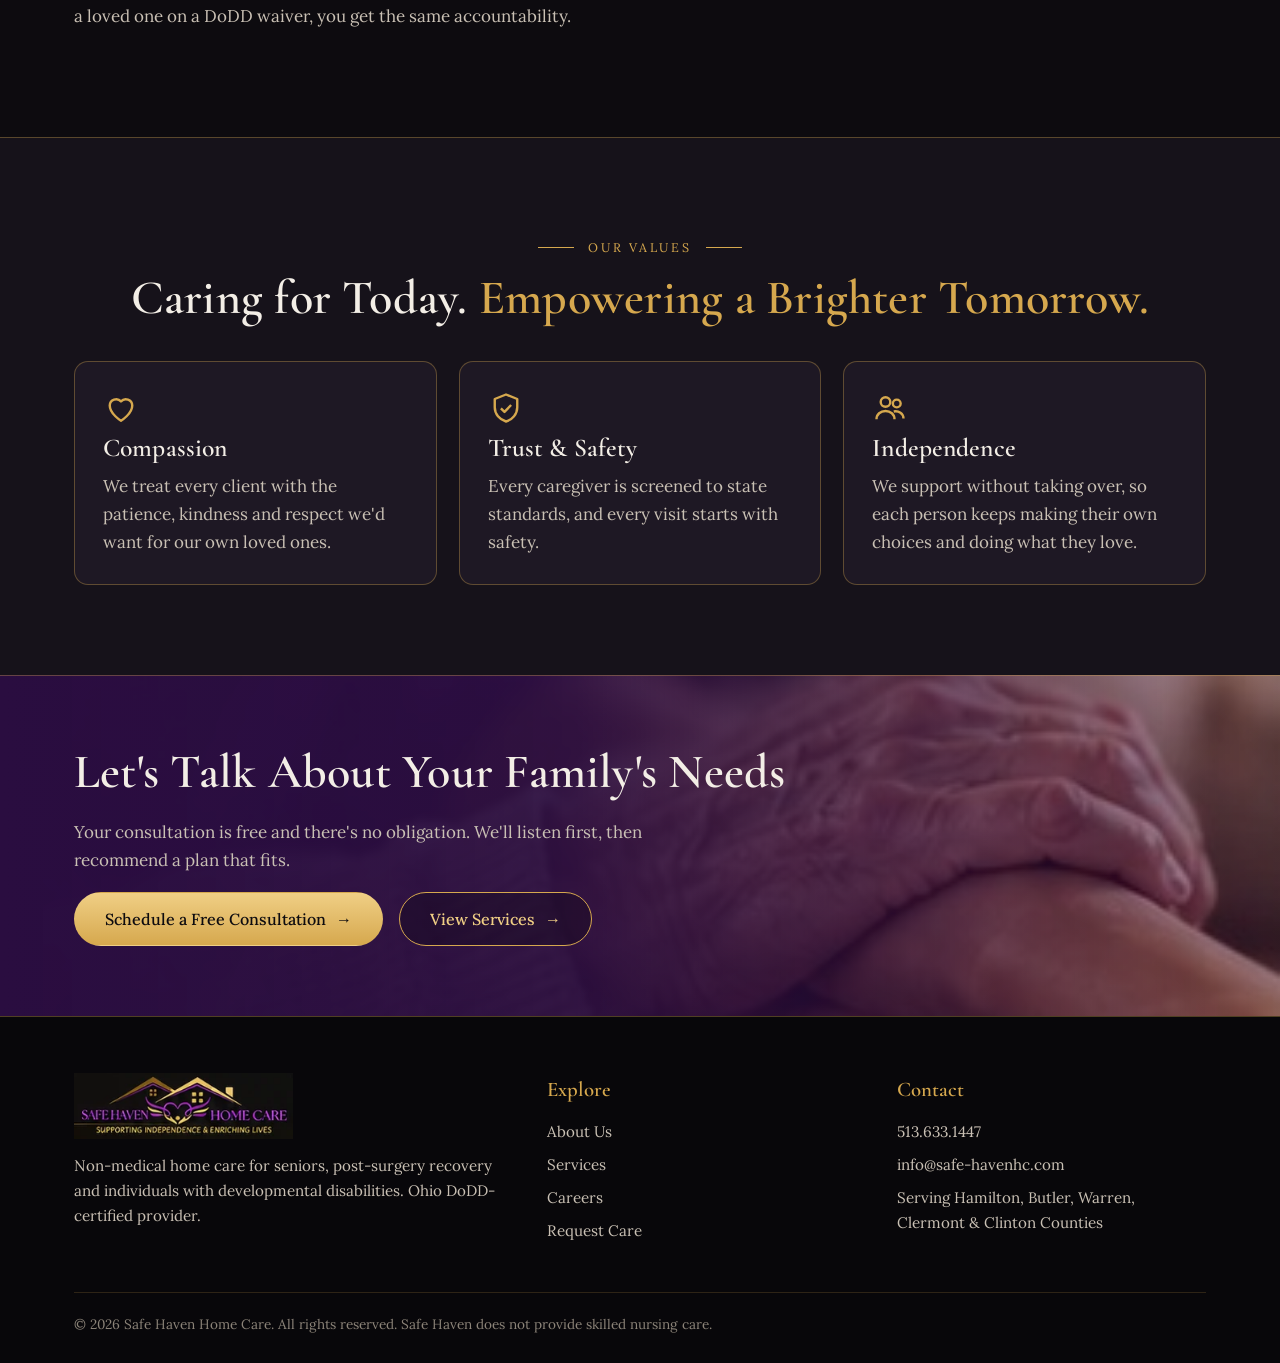
==== commit 06553d2f: "Add light/dark mode switch Sun/moon button in the header switches between the original dark look and" ====
--- a/about.html
+++ b/about.html
@@ -18,7 +18,8 @@
   <link href="https://fonts.googleapis.com/css2?family=Cormorant+Garamond:wght@500;600;700&family=Great+Vibes&family=Lora:wght@400;500&display=swap" rel="stylesheet">
   <link rel="stylesheet" href="assets/css/styles.css">
   <link rel="stylesheet" href="assets/css/motion.css">
-  <script>document.documentElement.classList.add("js")</script>
+  <link rel="stylesheet" href="assets/css/theme.css">
+  <script>document.documentElement.classList.add("js");try{if(localStorage.getItem("sh-theme")==="light")document.documentElement.dataset.theme="light"}catch(e){}</script>
 </head>
 <body>
 <a class="skip" href="#main">Skip to content</a>
@@ -155,6 +156,7 @@
     </div>
   </div>
 </footer>
+<script src="assets/js/theme.js"></script>
 <script src="assets/js/main.js"></script>
 <script src="assets/js/motion.js"></script>
 </body>
--- a/assets/css/motion.css
+++ b/assets/css/motion.css
@@ -12,7 +12,8 @@
 
 /* ---- Scroll progress: a thin gold thread across the top ---------------- */
 .scroll-thread {
-  position: fixed; inset: 0 0 auto 0; height: 2px; z-index: 60;
+  position: fixed; inset: 0 0 auto 0; height: 4px; z-index: 60;
+  box-shadow: 0 0 10px rgba(214, 168, 78, .7);
   background: linear-gradient(90deg, var(--purple-2, #7a2bb8), var(--gold));
   transform-origin: 0 50%; transform: scaleX(0);
   pointer-events: none;
@@ -25,34 +26,34 @@
   backdrop-filter: blur(10px); -webkit-backdrop-filter: blur(10px);
 }
 .site-header .logo img { transition: transform .35s var(--ease-out); }
-.site-header .logo:hover img { transform: scale(1.03); }
+.site-header .logo:hover img { transform: scale(1.07); }
 
 /* Nav links: gold underline grows from the center */
 .nav a { position: relative; }
 .nav a:not([aria-current])::after {
-  content: ""; position: absolute; left: 50%; right: 50%; bottom: -4px; height: 1px;
+  content: ""; position: absolute; left: 50%; right: 50%; bottom: -5px; height: 2px;
   background: var(--gold); transition: left .3s var(--ease-out), right .3s var(--ease-out);
 }
 .nav a:not([aria-current]):hover::after, .nav a:not([aria-current]):focus-visible::after { left: 0; right: 0; }
 
 /* ---- Hero entrance ------------------------------------------------------ */
-@keyframes rise { from { opacity: 0; transform: translateY(18px); } to { opacity: 1; transform: none; } }
-@keyframes photo-in { from { opacity: 0; transform: translateY(24px) scale(.97); } to { opacity: 1; transform: none; } }
+@keyframes rise { from { opacity: 0; transform: translateY(36px); } to { opacity: 1; transform: none; } }
+@keyframes photo-in { from { opacity: 0; transform: translateY(50px) scale(.92); } to { opacity: 1; transform: none; } }
 @keyframes write-in { from { clip-path: inset(0 100% 0 0); } to { clip-path: inset(0 0 0 0); } }
-@keyframes heartbeat { 0%, 100% { transform: scale(1); } 15% { transform: scale(1.25); } 30% { transform: scale(1); } 45% { transform: scale(1.15); } }
+@keyframes heartbeat { 0%, 100% { transform: scale(1); } 15% { transform: scale(1.45); } 30% { transform: scale(1); } 45% { transform: scale(1.3); } }
 @keyframes draw { to { stroke-dashoffset: 0; } }
 
-.js .hero .wrap > div:first-child > * { opacity: 0; animation: rise .9s var(--ease-out) forwards; }
+.js .hero .wrap > div:first-child > * { opacity: 0; animation: rise 1.1s var(--ease-out) forwards; }
 .js .hero .eyebrow     { animation-delay: .10s !important; }
 .js .hero h1           { animation-delay: .22s !important; }
 .js .hero .hero-lead   { animation-delay: .38s !important; }
 .js .hero .btn-row     { animation-delay: .52s !important; }
 .js .hero .trust       { animation-delay: .66s !important; }
 
-.js .hero-photo { opacity: 0; animation: photo-in 1.1s var(--ease-out) .35s forwards; }
+.js .hero-photo { opacity: 0; animation: photo-in 1.3s var(--ease-out) .35s forwards; }
 .js .hero-photo .script-note { clip-path: inset(0 100% 0 0); animation: write-in 1.6s var(--ease-soft) 1.25s forwards; }
 .script-note .beat { display: inline-block; transform-origin: 50% 60%; }
-.js .script-note .beat { animation: heartbeat 1.4s ease-in-out 2.9s 1; }
+.js .script-note .beat { animation: heartbeat 1.4s ease-in-out 2.9s 3; }
 .hero-photo:hover .script-note .beat { animation: heartbeat 1.2s ease-in-out infinite; }
 
 /* Hero photo: soft tilt toward the cursor (JS sets --rx / --ry) */
@@ -62,37 +63,39 @@
 .js .hero .swoosh path:nth-child(3) { stroke-dasharray: 1600; stroke-dashoffset: 1600; animation: draw 2.2s var(--ease-soft) .6s forwards; }
 
 /* Page heroes on inner pages */
-.js .page-hero .wrap > * { opacity: 0; animation: rise .9s var(--ease-out) forwards; }
+.js .page-hero .wrap > * { opacity: 0; animation: rise 1.1s var(--ease-out) forwards; }
 .js .page-hero .wrap > *:nth-child(2) { animation-delay: .12s; }
 .js .page-hero .wrap > *:nth-child(3) { animation-delay: .24s; }
 .js .page-hero .wrap > *:nth-child(4) { animation-delay: .36s; }
 
 /* ---- Floating hearts in the hero background ---------------------------- */
 .hero-hearts { position: absolute; inset: 0; pointer-events: none; overflow: hidden; z-index: 0; }
-.hero > .wrap { position: relative; z-index: 1; }
+.page-hero { position: relative; overflow: hidden; }
+.hero > .wrap, .page-hero > .wrap { position: relative; z-index: 1; }
 .hero-hearts span {
-  position: absolute; bottom: -30px; color: var(--gold); opacity: 0;
+  position: absolute; bottom: -40px; color: var(--gold); opacity: 0;
+  text-shadow: 0 0 12px rgba(214, 168, 78, .55);
   font-size: var(--s, 14px); left: var(--x, 50%);
   animation: float-up var(--d, 16s) linear var(--delay, 0s) infinite;
 }
 @keyframes float-up {
   0%   { transform: translate(0, 0) rotate(-8deg); opacity: 0; }
-  10%  { opacity: var(--o, .18); }
-  50%  { transform: translate(var(--drift, 20px), -45vh) rotate(8deg); }
-  90%  { opacity: var(--o, .18); }
-  100% { transform: translate(0, -90vh) rotate(-6deg); opacity: 0; }
+  10%  { opacity: var(--o, .4); }
+  50%  { transform: translate(var(--drift, 20px), calc(var(--rise, 90vh) / -2)) rotate(12deg) scale(1.15); }
+  90%  { opacity: var(--o, .4); }
+  100% { transform: translate(0, calc(var(--rise, 90vh) * -1)) rotate(-6deg); opacity: 0; }
 }
 
 /* ---- Scroll reveal ------------------------------------------------------ */
-.js [data-reveal] { opacity: 0; transform: translateY(26px); transition: opacity .8s var(--ease-out), transform .8s var(--ease-out); transition-delay: var(--stagger, 0s); }
-.js [data-reveal="left"]  { transform: translateX(-30px); }
-.js [data-reveal="right"] { transform: translateX(30px); }
-.js [data-reveal="zoom"]  { transform: scale(.96); }
+.js [data-reveal] { opacity: 0; transform: translateY(50px); transition: opacity 1s var(--ease-out), transform 1s var(--ease-out); transition-delay: var(--stagger, 0s); }
+.js [data-reveal="left"]  { transform: translateX(-80px); }
+.js [data-reveal="right"] { transform: translateX(80px); }
+.js [data-reveal="zoom"]  { transform: scale(.88); }
 .js [data-reveal].is-in   { opacity: 1; transform: none; }
 
 /* On narrow screens, side-slides become gentle rises (no sideways overflow). */
 @media (max-width: 900px) {
-  .js [data-reveal="left"], .js [data-reveal="right"] { transform: translateY(22px); }
+  .js [data-reveal="left"], .js [data-reveal="right"] { transform: translateY(40px); }
 }
 .band, .cta, .site-footer { overflow-x: clip; }
 
@@ -108,43 +111,52 @@
 .card, .panel, .price-card { position: relative; isolation: isolate; }
 .card::before, .panel::before {
   content: ""; position: absolute; inset: 0; border-radius: inherit; z-index: -1; pointer-events: none;
-  background: radial-gradient(260px circle at var(--mx, 50%) var(--my, 50%), rgba(214, 168, 78, .14), transparent 65%);
+  background: radial-gradient(260px circle at var(--mx, 50%) var(--my, 50%), rgba(214, 168, 78, .3), transparent 65%);
   opacity: 0; transition: opacity .4s var(--ease-soft);
 }
 .card:hover::before, .panel:hover::before { opacity: 1; }
 .panel { transition: transform .35s var(--ease-out), border-color .35s var(--ease-out); }
-.panel:hover { transform: translateY(-4px); border-color: var(--gold); }
+.panel:hover { transform: translateY(-10px); border-color: var(--gold); box-shadow: 0 18px 40px rgba(0, 0, 0, .45), 0 0 0 1px var(--gold); }
 
 .card { overflow: hidden; }
 .card-img { transition: transform .9s var(--ease-out); }
-.card:hover .card-img { transform: scale(1.06); }
+.card { transition: transform .4s var(--ease-out), box-shadow .4s var(--ease-out); }
+.card:hover { transform: translateY(-8px); box-shadow: 0 18px 40px rgba(0, 0, 0, .45); }
+.card:hover .card-img { transform: scale(1.12); }
 .card-badge { transition: transform .5s var(--ease-out); }
-.card:hover .card-badge { transform: translateY(-3px) rotate(-6deg); }
+.card:hover .card-badge { transform: translateY(-6px) rotate(-10deg) scale(1.1); }
 
 /* Icon rings breathe gently on hover */
 .ring { transition: transform .4s var(--ease-out), box-shadow .4s var(--ease-out); }
-.panel:hover .ring, .feature:hover .ring { transform: scale(1.08); box-shadow: 0 0 0 6px rgba(214, 168, 78, .12); }
+.panel:hover .ring, .feature:hover .ring { transform: scale(1.18) rotate(-6deg); box-shadow: 0 0 0 10px rgba(214, 168, 78, .22); }
 
 /* Photos: slow, subtle zoom on hover */
 .photo-frame, .why-photo, .service-detail > img, .service-detail .crop { overflow: hidden; }
 .photo-frame img, .why-photo img { transition: transform 1.2s var(--ease-out); }
-.photo-frame:hover img, .why-photo:hover img { transform: scale(1.04); }
+.photo-frame:hover img, .why-photo:hover img { transform: scale(1.09); }
 
 /* ---- Buttons & links ---------------------------------------------------- */
 .btn { position: relative; overflow: hidden; }
 .btn::after { transition: transform .3s var(--ease-out); }
-.btn:hover::after { transform: translateX(4px); }
+.btn:hover::after { transform: translateX(7px); }
+.btn { transition: transform .25s var(--ease-out), box-shadow .25s var(--ease-out); }
+.btn:hover { transform: translateY(-3px); }
 .btn-purple::before, .btn-gold::before {
   content: ""; position: absolute; top: 0; bottom: 0; left: -60%; width: 40%;
-  background: linear-gradient(100deg, transparent, rgba(255, 255, 255, .28), transparent);
+  background: linear-gradient(100deg, transparent, rgba(255, 255, 255, .45), transparent);
   transform: skewX(-20deg); transition: left .7s var(--ease-soft); pointer-events: none;
 }
 .btn-purple:hover::before, .btn-gold:hover::before { left: 130%; }
-.btn-purple:hover { box-shadow: 0 10px 28px rgba(94, 27, 145, .6); }
+.btn-purple:hover { box-shadow: 0 14px 34px rgba(122, 43, 184, .8); }
+.btn-gold:hover { box-shadow: 0 14px 34px rgba(214, 168, 78, .6); }
+
+/* Main call-to-action in the top section glows gently every few seconds */
+@keyframes cta-glow { 0%, 70%, 100% { box-shadow: 0 0 0 0 rgba(214, 168, 78, 0); } 80% { box-shadow: 0 0 0 8px rgba(214, 168, 78, .35); } 90% { box-shadow: 0 0 0 14px rgba(214, 168, 78, 0); } }
+.js .hero .btn-row .btn:first-child, .js .page-hero .btn:first-of-type { animation: cta-glow 4.5s ease-out 2.5s infinite; }
 .btn:active { transform: translateY(0) scale(.98); }
 
 .link-arrow::after { display: inline-block; transition: transform .3s var(--ease-out); }
-.link-arrow:hover::after { transform: translateX(4px); }
+.link-arrow:hover::after { transform: translateX(8px); }
 
 /* Phone number: tiny ring wiggle to invite a call */
 @keyframes ring-wiggle { 0%, 100% { transform: rotate(0); } 20% { transform: rotate(-12deg); } 40% { transform: rotate(10deg); } 60% { transform: rotate(-6deg); } 80% { transform: rotate(4deg); } }
@@ -154,13 +166,14 @@
 /* ---- Little hearts that pop from a clicked button ----------------------- */
 .heart-pop {
   position: fixed; z-index: 80; pointer-events: none; color: var(--gold);
-  font-size: 14px; line-height: 1; transform: translate(-50%, -50%);
-  animation: heart-pop .9s var(--ease-out) forwards;
+  font-size: 20px; line-height: 1; transform: translate(-50%, -50%);
+  text-shadow: 0 0 8px rgba(214, 168, 78, .6);
+  animation: heart-pop 1.1s var(--ease-out) forwards;
 }
 @keyframes heart-pop {
   0%   { opacity: 0; transform: translate(-50%, -50%) scale(.4); }
   20%  { opacity: 1; }
-  100% { opacity: 0; transform: translate(calc(-50% + var(--dx)), calc(-50% + var(--dy))) scale(1.1) rotate(var(--r)); }
+  100% { opacity: 0; transform: translate(calc(-50% + var(--dx)), calc(-50% + var(--dy))) scale(1.4) rotate(var(--r)); }
 }
 
 /* ---- Footer: back-to-top -------------------------------------------- */
--- a/assets/css/theme.css
+++ b/assets/css/theme.css
@@ -0,0 +1,84 @@
+/* ==========================================================================
+   Safe Haven — light mode + the sun/moon switch in the header
+   Dark is the default look. Visitors who pick light get it on every page
+   (saved in their browser). The header, footer and the photo call-to-action
+   band stay dark in both modes so the logo and brand framing don't change.
+   ========================================================================== */
+
+/* ---- Light palette ----------------------------------------------------- */
+[data-theme="light"] {
+  --ink: #fbf7f0;      /* page background: warm ivory */
+  --ink-2: #f3ece1;    /* alternate bands */
+  --ink-3: #ffffff;    /* cards and panels */
+  --text: #241a2e;     /* deep plum text */
+  --muted: #574d5e;
+  --gold: #7b5313;     /* darker gold so small text still reads on light backgrounds */
+  --gold-2: #6a470d;
+  --line: rgba(138, 94, 23, .3);
+  color-scheme: light;
+}
+:root { color-scheme: dark; }
+
+/* Sections that keep the dark look in both modes */
+[data-theme="light"] :is(.site-header, .site-footer, .cta, .hero-photo) {
+  --ink: #0d0b0f; --ink-2: #16121a; --ink-3: #1e1824;
+  --text: #f3eee6; --muted: #c9c0b4;
+  --gold: #d6a84e; --gold-2: #f0cf85;
+  --line: rgba(214, 168, 78, .35);
+  color: var(--text);
+}
+
+/* ---- Light-mode adjustments for hard-coded dark colors ------------------ */
+[data-theme="light"] .hero { background: radial-gradient(ellipse at 75% 40%, #f1dfc2 0%, #f7efe2 45%, var(--ink) 80%); }
+[data-theme="light"] .hero .swoosh path:first-child { fill: var(--ink-2); }
+[data-theme="light"] .hero-photo img { box-shadow: 0 30px 60px rgba(60, 40, 20, .28); }
+[data-theme="light"] .page-hero { background: radial-gradient(ellipse at 80% 20%, rgba(122, 43, 184, .14), transparent 60%), var(--ink); }
+
+[data-theme="light"] .btn-outline { background: rgba(255, 255, 255, .7); }
+[data-theme="light"] .btn-outline:hover { background: rgba(138, 94, 23, .1); }
+/* ...but outline buttons inside the dark bands keep their dark look */
+[data-theme="light"] :is(.site-header, .site-footer, .cta) .btn-outline { background: rgba(0, 0, 0, .25); }
+[data-theme="light"] :is(.site-header, .site-footer, .cta) .btn-outline:hover { background: rgba(214, 168, 78, .12); }
+
+[data-theme="light"] .card,
+[data-theme="light"] .panel,
+[data-theme="light"] .price-card { box-shadow: 0 10px 28px rgba(60, 40, 20, .08); }
+[data-theme="light"] .panel:hover,
+[data-theme="light"] .card:hover { box-shadow: 0 18px 40px rgba(60, 40, 20, .18), 0 0 0 1px var(--gold); }
+[data-theme="light"] .photo-frame img,
+[data-theme="light"] .why-photo img { box-shadow: 0 20px 50px rgba(60, 40, 20, .22); }
+
+[data-theme="light"] .mission { background: linear-gradient(135deg, rgba(94, 27, 145, .12), rgba(94, 27, 145, .03)); }
+[data-theme="light"] .price-option { background: rgba(94, 27, 145, .07); border-color: var(--line); }
+[data-theme="light"] .rate-table th,
+[data-theme="light"] .rate-table td,
+[data-theme="light"] .rate-table tr { border-color: var(--line); }
+
+[data-theme="light"] .form input,
+[data-theme="light"] .form select,
+[data-theme="light"] .form textarea { background: #fff; border-color: rgba(138, 94, 23, .35); }
+
+/* Back-to-top button stays dark with bright gold in both modes */
+[data-theme="light"] .to-top { color: #d6a84e; border-color: #d6a84e; }
+
+/* Floating hearts: a touch stronger on light so they still show */
+[data-theme="light"] .hero-hearts span { text-shadow: 0 0 10px rgba(214, 168, 78, .45); }
+
+/* ---- The switch -------------------------------------------------------- */
+.theme-toggle {
+  width: 40px; height: 40px; border-radius: 50%; flex: none;
+  display: grid; place-items: center; cursor: pointer;
+  background: transparent; color: var(--gold);
+  border: 1px solid var(--line); font-size: 1.15rem; line-height: 1;
+  transition: background .25s, transform .35s cubic-bezier(.22, .61, .36, 1), border-color .25s;
+}
+.theme-toggle:hover { background: rgba(214, 168, 78, .14); border-color: var(--gold); transform: rotate(-20deg) scale(1.08); }
+.theme-toggle:focus-visible { outline: 2px solid var(--gold); outline-offset: 3px; }
+.theme-toggle svg { width: 20px; height: 20px; }
+
+/* Smooth fade when switching (not on first paint) */
+.theme-anim, .theme-anim * { transition: background-color .45s ease, color .45s ease, border-color .45s ease !important; }
+
+@media (prefers-reduced-motion: reduce) {
+  .theme-anim, .theme-anim * { transition: none !important; }
+}
